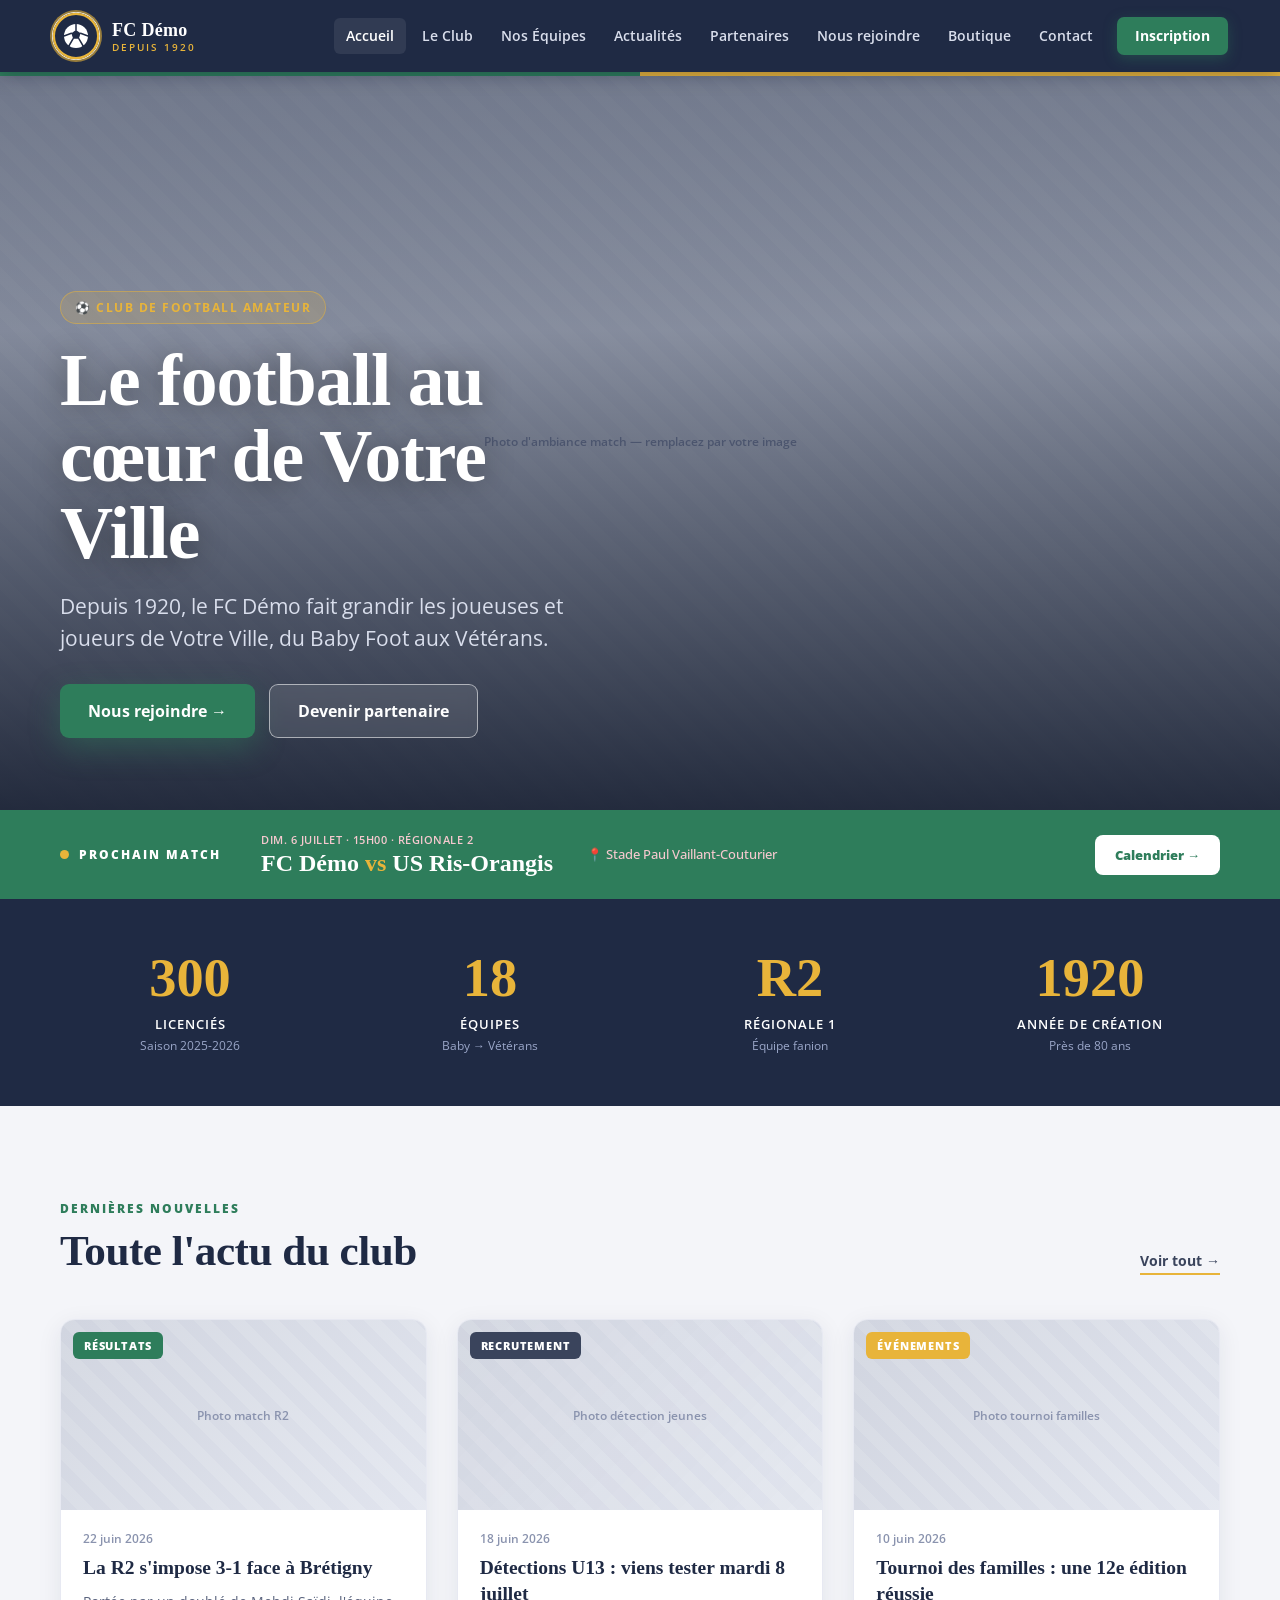
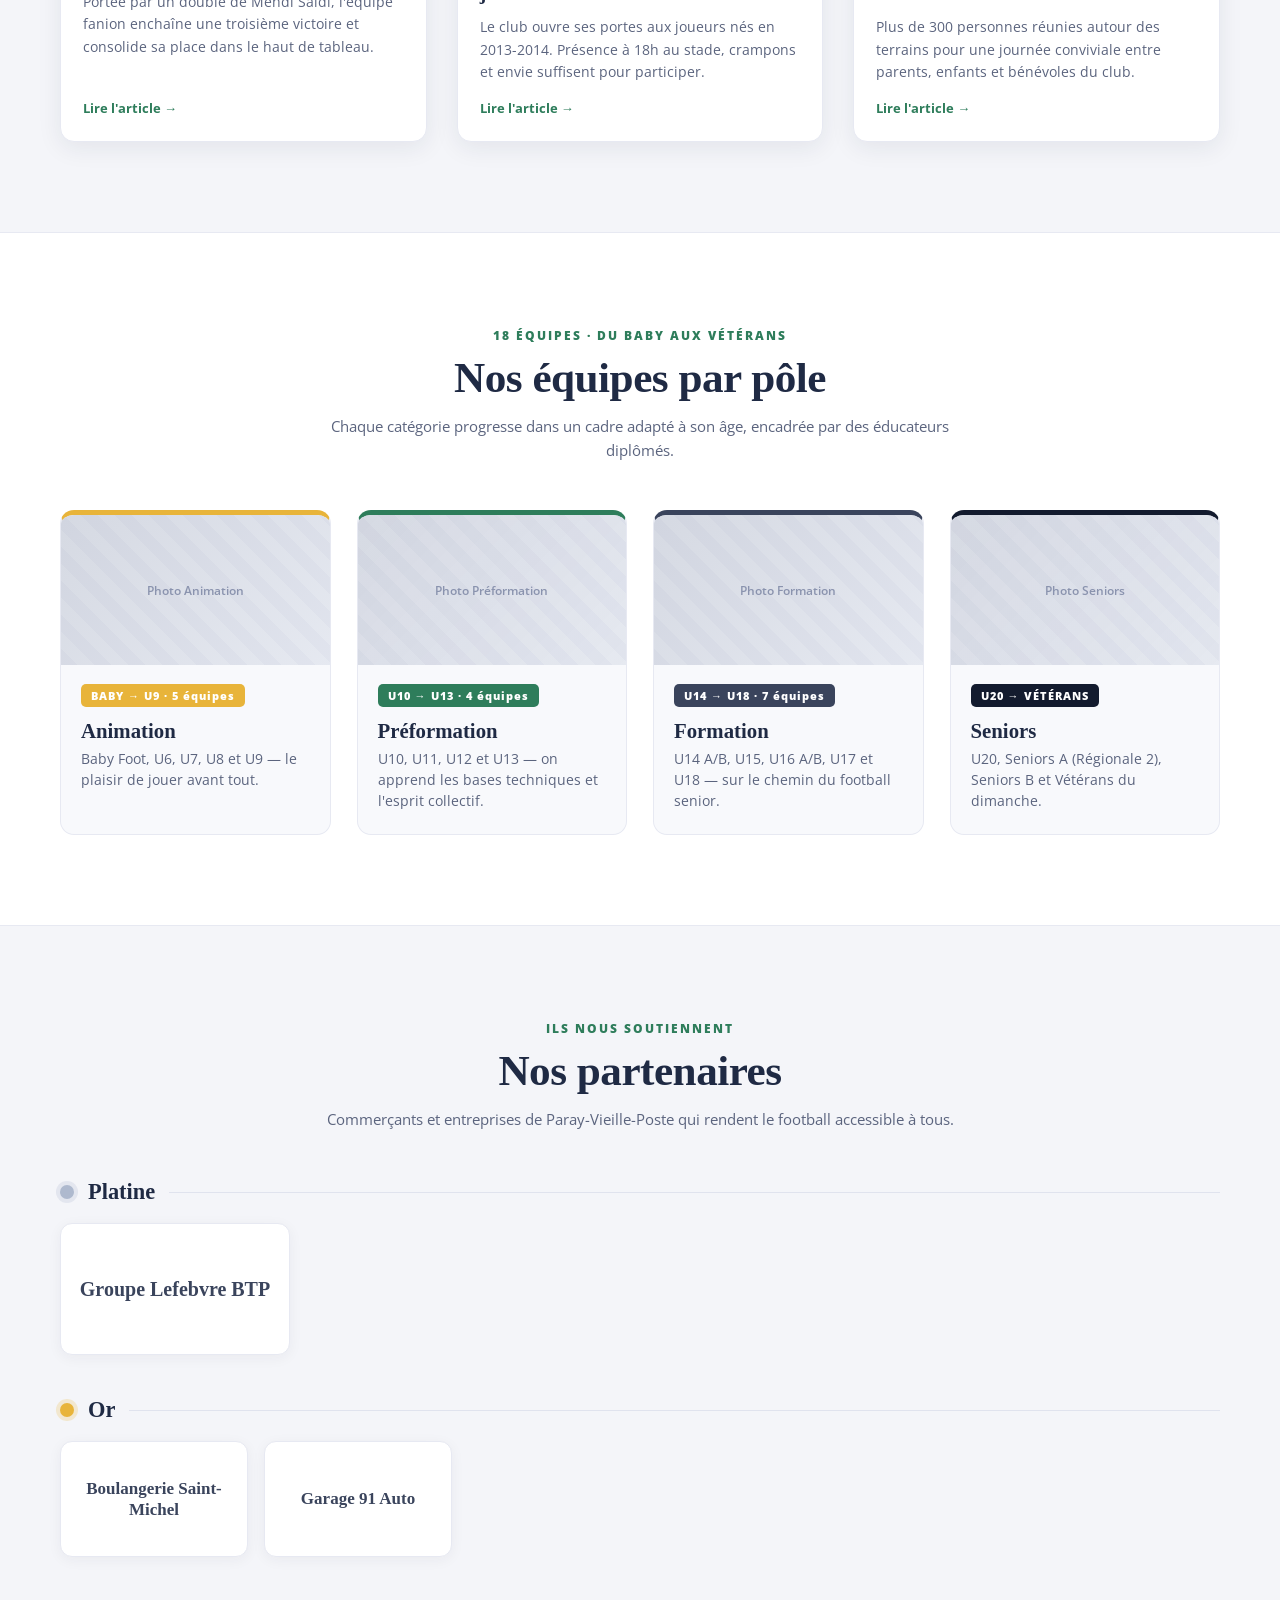
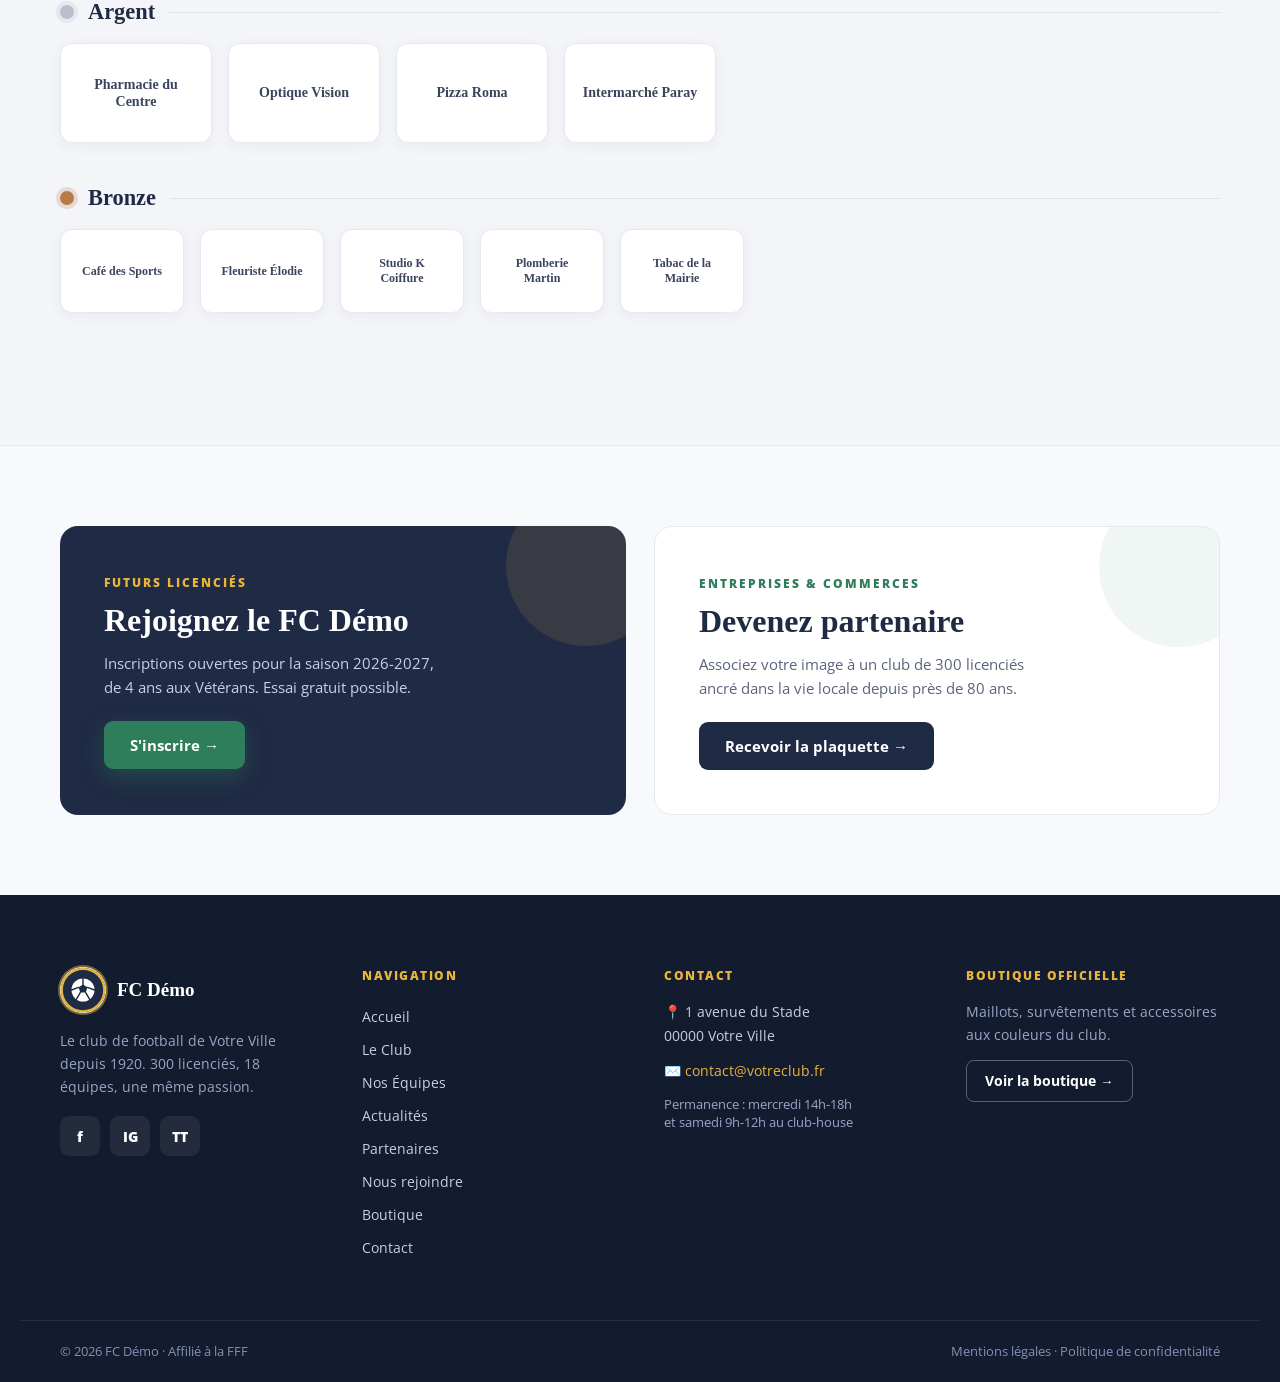
==== index.html @ fab0a229 "Template site club de foot — version initiale (générique + page vitrine demo.html)" ====
<!DOCTYPE html>
<html lang="fr">
<head>
  <meta charset="utf-8">
  <meta name="viewport" content="width=device-width, initial-scale=1">
  <title>Paray FC — Le football au cœur de Paray</title>
  <meta name="description" content="Depuis 1947, le Paray Football Club fait grandir les joueuses et joueurs de Paray-Vieille-Poste, du Baby Foot aux Vétérans. 524 licenciés, 31 équipes.">

  <link rel="preconnect" href="https://fonts.googleapis.com">
  <link rel="preconnect" href="https://fonts.gstatic.com" crossorigin>
  <link href="https://fonts.googleapis.com/css2?family=Open+Sans:ital,wght@0,400;0,500;0,600;0,700;0,800;1,400&display=swap" rel="stylesheet">
  <link rel="stylesheet" href="css/style.css">
</head>
<body>

  <!-- ============ NAVIGATION ============ -->
  <header class="site-header">
    <nav class="nav">
      <a href="index.html#accueil" class="nav__logo">
        <img src="images/logo.svg" data-config-src="logoUrl" alt="Logo du club" class="logo-img">
        <span class="logo-text">
          <span class="logo-name" data-config="clubName">Paray FC</span>
          <span class="logo-since" data-config="since">DEPUIS 1947</span>
        </span>
      </a>

      <!-- Liens desktop -->
      <div class="nav__links">
        <a href="index.html#accueil" class="nav__link is-active">Accueil</a>
        <a href="club.html" class="nav__link">Le Club</a>
        <a href="equipes.html" class="nav__link">Nos Équipes</a>
        <a href="actualites.html" class="nav__link">Actualités</a>
        <a href="partenaires.html" class="nav__link">Partenaires</a>
        <a href="rejoindre.html" class="nav__link">Nous rejoindre</a>
        <a href="boutique.html" class="nav__link">Boutique</a>
        <a href="contact.html" class="nav__link">Contact</a>
        <a href="rejoindre.html" class="nav__cta">Inscription</a>
      </div>

      <!-- Bouton hamburger mobile -->
      <button class="nav__burger" data-burger aria-label="Menu" aria-expanded="false" aria-controls="mobile-menu">
        <span>
          <span></span><span></span><span></span>
        </span>
      </button>
    </nav>

    <!-- Menu mobile déroulant -->
    <div class="mobile-menu" id="mobile-menu" data-mobile-menu>
      <a href="index.html#accueil" class="mobile-menu__link">Accueil</a>
      <a href="club.html" class="mobile-menu__link">Le Club</a>
      <a href="equipes.html" class="mobile-menu__link">Nos Équipes</a>
      <a href="actualites.html" class="mobile-menu__link">Actualités</a>
      <a href="partenaires.html" class="mobile-menu__link">Partenaires</a>
      <a href="rejoindre.html" class="mobile-menu__link">Nous rejoindre</a>
      <a href="boutique.html" class="mobile-menu__link">Boutique</a>
      <a href="contact.html" class="mobile-menu__link">Contact</a>
      <a href="rejoindre.html" class="mobile-menu__cta">S'inscrire au club</a>
    </div>
  </header>

  <!-- ============ HERO ============ -->
  <section id="accueil" class="hero">
    <div class="img-placeholder">Photo d'ambiance match — remplacez par votre image</div>
    <div class="hero__overlay"></div>
    <div class="hero__stripe"></div>

    <div class="hero__content">
      <span class="badge">⚽ CLUB DE FOOTBALL AMATEUR</span>
      <h1 class="hero__title">Le football au cœur de <span data-config="city">Votre Ville</span></h1>
      <p class="hero__text">Depuis <span data-config="foundedYear">1920</span>, le <span data-config="clubName">FC Démo</span> fait grandir les joueuses et joueurs de <span data-config="city">Votre Ville</span>, du Baby Foot aux Vétérans.</p>
      <div class="hero__actions">
        <a href="rejoindre.html" class="btn btn--primary">Nous rejoindre →</a>
        <a href="partenaires.html" class="btn btn--ghost">Devenir partenaire</a>
      </div>
    </div>
  </section>

  <!-- ============ BANDEAU PROCHAIN MATCH ============ -->
  <section class="match-banner">
    <div class="match-banner__inner">
      <div class="match-label">
        <span class="pulse-dot"></span>
        <span>PROCHAIN MATCH</span>
      </div>
      <div class="match-info">
        <div>
          <div class="match-meta">DIM. 6 JUILLET · 15H00 · RÉGIONALE 2</div>
          <div class="match-teams"><span data-config="clubName">Paray FC</span> <span class="vs">vs</span> US Ris-Orangis</div>
        </div>
        <span class="match-place">📍 Stade Paul Vaillant-Couturier</span>
      </div>
      <a href="actualites.html" class="match-cta">Calendrier →</a>
    </div>
  </section>

  <!-- ============ STATISTIQUES ============ -->
  <section class="stats">
    <div class="stats__grid">
      <div class="stat">
        <span class="stat__value" data-config="memberCount">524</span>
        <span class="stat__label">Licenciés</span>
        <span class="stat__sub">Saison 2025-2026</span>
      </div>
      <div class="stat">
        <span class="stat__value" data-config="teamCount">31</span>
        <span class="stat__label">Équipes</span>
        <span class="stat__sub">Baby → Vétérans</span>
      </div>
      <div class="stat">
        <span class="stat__value">R2</span>
        <span class="stat__label" data-config="flagshipTeam.level">Régionale 2</span>
        <span class="stat__sub">Équipe fanion</span>
      </div>
      <div class="stat">
        <span class="stat__value" data-config="foundedYear">1947</span>
        <span class="stat__label">Année de création</span>
        <span class="stat__sub">Près de 80 ans</span>
      </div>
    </div>
  </section>

  <!-- ============ ACTUALITÉS ============ -->
  <section id="actus" class="section">
    <div class="section-head">
      <div>
        <span class="eyebrow">DERNIÈRES NOUVELLES</span>
        <h2 class="section-title">Toute l'actu du club</h2>
      </div>
      <a href="actualites.html" class="link-more">Voir tout →</a>
    </div>

    <div class="news-grid">
      <!-- Article 1 -->
      <a href="actualites.html" class="news-card">
        <div class="news-card__media">
          <div class="img-placeholder">Photo match R2</div>
          <span class="news-card__cat" style="background:var(--secondary);">RÉSULTATS</span>
        </div>
        <div class="news-card__body">
          <span class="news-card__date">22 juin 2026</span>
          <h3 class="news-card__title">La R2 s'impose 3-1 face à Brétigny</h3>
          <p class="news-card__excerpt">Portée par un doublé de Mehdi Saïdi, l'équipe fanion enchaîne une troisième victoire et consolide sa place dans le haut de tableau.</p>
          <span class="news-card__more">Lire l'article →</span>
        </div>
      </a>
      <!-- Article 2 -->
      <a href="actualites.html" class="news-card">
        <div class="news-card__media">
          <div class="img-placeholder">Photo détection jeunes</div>
          <span class="news-card__cat" style="background:var(--navy-text);">RECRUTEMENT</span>
        </div>
        <div class="news-card__body">
          <span class="news-card__date">18 juin 2026</span>
          <h3 class="news-card__title">Détections U13 : viens tester mardi 8 juillet</h3>
          <p class="news-card__excerpt">Le club ouvre ses portes aux joueurs nés en 2013-2014. Présence à 18h au stade, crampons et envie suffisent pour participer.</p>
          <span class="news-card__more">Lire l'article →</span>
        </div>
      </a>
      <!-- Article 3 -->
      <a href="actualites.html" class="news-card">
        <div class="news-card__media">
          <div class="img-placeholder">Photo tournoi familles</div>
          <span class="news-card__cat" style="background:var(--accent);">ÉVÉNEMENTS</span>
        </div>
        <div class="news-card__body">
          <span class="news-card__date">10 juin 2026</span>
          <h3 class="news-card__title">Tournoi des familles : une 12e édition réussie</h3>
          <p class="news-card__excerpt">Plus de 300 personnes réunies autour des terrains pour une journée conviviale entre parents, enfants et bénévoles du club.</p>
          <span class="news-card__more">Lire l'article →</span>
        </div>
      </a>
    </div>
  </section>

  <!-- ============ ÉQUIPES PAR PÔLE ============ -->
  <section id="equipes" class="section--band">
    <div class="section">
      <div class="section-center">
        <span class="eyebrow"><span data-config="teamCount">31</span> ÉQUIPES · DU BABY AUX VÉTÉRANS</span>
        <h2 class="section-title">Nos équipes par pôle</h2>
        <p>Chaque catégorie progresse dans un cadre adapté à son âge, encadrée par des éducateurs diplômés.</p>
      </div>

      <div class="poles-grid">
        <!-- Pôle Animation -->
        <a href="equipes.html#pole-animation" class="pole-card" style="border-top-color:var(--accent);">
          <div class="pole-card__media"><div class="img-placeholder">Photo Animation</div></div>
          <div class="pole-card__body">
            <span class="pole-range" style="background:var(--accent);">BABY → U9 · 5 équipes</span>
            <h3 class="pole-name">Animation</h3>
            <p class="pole-teams">Baby Foot, U6, U7, U8 et U9 — le plaisir de jouer avant tout.</p>
          </div>
        </a>
        <!-- Pôle Préformation -->
        <a href="equipes.html#pole-preformation" class="pole-card" style="border-top-color:var(--secondary);">
          <div class="pole-card__media"><div class="img-placeholder">Photo Préformation</div></div>
          <div class="pole-card__body">
            <span class="pole-range" style="background:var(--secondary);">U10 → U13 · 4 équipes</span>
            <h3 class="pole-name">Préformation</h3>
            <p class="pole-teams">U10, U11, U12 et U13 — on apprend les bases techniques et l'esprit collectif.</p>
          </div>
        </a>
        <!-- Pôle Formation -->
        <a href="equipes.html#pole-formation" class="pole-card" style="border-top-color:var(--navy-text);">
          <div class="pole-card__media"><div class="img-placeholder">Photo Formation</div></div>
          <div class="pole-card__body">
            <span class="pole-range" style="background:var(--navy-text);">U14 → U18 · 7 équipes</span>
            <h3 class="pole-name">Formation</h3>
            <p class="pole-teams">U14 A/B, U15, U16 A/B, U17 et U18 — sur le chemin du football senior.</p>
          </div>
        </a>
        <!-- Pôle Seniors -->
        <a href="equipes.html#pole-seniors" class="pole-card" style="border-top-color:var(--navy-dark);">
          <div class="pole-card__media"><div class="img-placeholder">Photo Seniors</div></div>
          <div class="pole-card__body">
            <span class="pole-range" style="background:var(--navy-dark);">U20 → VÉTÉRANS</span>
            <h3 class="pole-name">Seniors</h3>
            <p class="pole-teams">U20, Seniors A (Régionale 2), Seniors B et Vétérans du dimanche.</p>
          </div>
        </a>
      </div>
    </div>
  </section>

  <!-- ============ PARTENAIRES ============ -->
  <section id="partenaires" class="section">
    <div class="section-center">
      <span class="eyebrow">ILS NOUS SOUTIENNENT</span>
      <h2 class="section-title">Nos partenaires</h2>
      <p>Commerçants et entreprises de Paray-Vieille-Poste qui rendent le football accessible à tous.</p>
    </div>

    <!-- Platine -->
    <div class="tier">
      <div class="tier__head">
        <span class="tier__chip" style="background:#AEB9CE;box-shadow:0 0 0 4px rgba(174,185,206,.25);"></span>
        <span class="tier__name">Platine</span>
        <span class="tier__line"></span>
      </div>
      <div class="tier__logos">
        <div class="partner-logo" style="width:230px;height:132px;"><span style="font-size:20px;">Groupe Lefebvre BTP</span></div>
      </div>
    </div>

    <!-- Or -->
    <div class="tier">
      <div class="tier__head">
        <span class="tier__chip" style="background:var(--accent);box-shadow:0 0 0 4px rgb(from var(--accent) r g b / .22);"></span>
        <span class="tier__name">Or</span>
        <span class="tier__line"></span>
      </div>
      <div class="tier__logos">
        <div class="partner-logo" style="width:188px;height:116px;"><span style="font-size:17px;">Boulangerie Saint-Michel</span></div>
        <div class="partner-logo" style="width:188px;height:116px;"><span style="font-size:17px;">Garage 91 Auto</span></div>
      </div>
    </div>

    <!-- Argent -->
    <div class="tier">
      <div class="tier__head">
        <span class="tier__chip" style="background:#B9C0CB;box-shadow:0 0 0 4px rgba(185,192,203,.25);"></span>
        <span class="tier__name">Argent</span>
        <span class="tier__line"></span>
      </div>
      <div class="tier__logos">
        <div class="partner-logo" style="width:152px;height:100px;"><span style="font-size:14px;">Pharmacie du Centre</span></div>
        <div class="partner-logo" style="width:152px;height:100px;"><span style="font-size:14px;">Optique Vision</span></div>
        <div class="partner-logo" style="width:152px;height:100px;"><span style="font-size:14px;">Pizza Roma</span></div>
        <div class="partner-logo" style="width:152px;height:100px;"><span style="font-size:14px;">Intermarché Paray</span></div>
      </div>
    </div>

    <!-- Bronze -->
    <div class="tier">
      <div class="tier__head">
        <span class="tier__chip" style="background:#B97A4A;box-shadow:0 0 0 4px rgba(185,122,74,.22);"></span>
        <span class="tier__name">Bronze</span>
        <span class="tier__line"></span>
      </div>
      <div class="tier__logos">
        <div class="partner-logo" style="width:124px;height:84px;"><span style="font-size:12px;">Café des Sports</span></div>
        <div class="partner-logo" style="width:124px;height:84px;"><span style="font-size:12px;">Fleuriste Élodie</span></div>
        <div class="partner-logo" style="width:124px;height:84px;"><span style="font-size:12px;">Studio K Coiffure</span></div>
        <div class="partner-logo" style="width:124px;height:84px;"><span style="font-size:12px;">Plomberie Martin</span></div>
        <div class="partner-logo" style="width:124px;height:84px;"><span style="font-size:12px;">Tabac de la Mairie</span></div>
      </div>
    </div>
  </section>

  <!-- ============ DOUBLE CALL-TO-ACTION ============ -->
  <section class="cta-section">
    <div class="cta-grid">
      <!-- CTA Rejoindre -->
      <div id="rejoindre" class="cta-card cta-card--join">
        <div class="cta-card__deco cta-card__deco--gold"></div>
        <span class="eyebrow eyebrow--gold">FUTURS LICENCIÉS</span>
        <h3>Rejoignez le <span data-config="clubName">Paray FC</span></h3>
        <p>Inscriptions ouvertes pour la saison 2026-2027, de 4 ans aux Vétérans. Essai gratuit possible.</p>
        <a href="rejoindre.html" class="cta-card__btn cta-card__btn--red">S'inscrire →</a>
      </div>
      <!-- CTA Partenaire -->
      <div class="cta-card cta-card--partner">
        <div class="cta-card__deco cta-card__deco--red"></div>
        <span class="eyebrow">ENTREPRISES & COMMERCES</span>
        <h3>Devenez partenaire</h3>
        <p>Associez votre image à un club de <span data-config="memberCount">524</span> licenciés ancré dans la vie locale depuis près de 80 ans.</p>
        <a href="partenaires.html" class="cta-card__btn cta-card__btn--navy">Recevoir la plaquette →</a>
      </div>
    </div>
  </section>

  <!-- ============ FOOTER ============ -->
  <footer id="contact" class="site-footer">
    <div class="footer-grid">
      <!-- Colonne club -->
      <div class="footer-club">
        <div class="footer-club__top">
          <img src="images/logo.svg" data-config-src="logoUrl" alt="Logo du club" class="footer-club__logo">
          <span class="footer-club__name" data-config="clubName">Paray FC</span>
        </div>
        <p class="footer-club__text" data-config="aboutText">Le club de football de Paray-Vieille-Poste depuis 1947. 524 licenciés, 31 équipes, une même passion.</p>
        <div class="social">
          <a href="#" data-config-href="social.facebook" aria-label="Facebook" class="social__link">f</a>
          <a href="#" data-config-href="social.instagram" aria-label="Instagram" class="social__link">IG</a>
          <a href="#" data-config-href="social.tiktok" aria-label="TikTok" class="social__link">TT</a>
        </div>
      </div>
      <!-- Liens rapides -->
      <div class="footer-col">
        <h4 class="footer-col__title">Navigation</h4>
        <a href="index.html#accueil" class="footer-link">Accueil</a>
        <a href="club.html" class="footer-link">Le Club</a>
        <a href="equipes.html" class="footer-link">Nos Équipes</a>
        <a href="actualites.html" class="footer-link">Actualités</a>
        <a href="partenaires.html" class="footer-link">Partenaires</a>
        <a href="rejoindre.html" class="footer-link">Nous rejoindre</a>
        <a href="boutique.html" class="footer-link">Boutique</a>
        <a href="contact.html" class="footer-link">Contact</a>
      </div>
      <!-- Contact -->
      <div class="footer-col">
        <h4 class="footer-col__title">Contact</h4>
        <p class="footer-contact">📍 <span data-config-html="addressHtml">1 rue de Kruft<br>91550 Paray-Vieille-Poste</span></p>
        <p class="footer-contact" data-config-show="phone" hidden>📞 <a data-config="phone" data-config-href="telHref" href="#"></a></p>
        <p class="footer-contact" style="margin-top:12px;">✉️ <a href="mailto:parayfootball@gmail.com" data-config="email" data-config-href="emailHref">parayfootball@gmail.com</a></p>
        <p class="footer-contact--muted">Permanence : mercredi 14h-18h<br>et samedi 9h-12h au club-house</p>
      </div>
      <!-- Boutique -->
      <div class="footer-col footer-shop">
        <h4 class="footer-col__title">Boutique officielle</h4>
        <p>Maillots, survêtements et accessoires aux couleurs du club.</p>
        <a href="boutique.html" data-config-href="shopUrl" class="footer-shop__btn">Voir la boutique →</a>
      </div>
    </div>
    <!-- Bas de footer -->
    <div class="footer-bottom">
      <span>© 2026 <span data-config="clubName">Paray Football Club</span> · Affilié à la FFF</span>
      <span>Mentions légales · Politique de confidentialité</span>
    </div>
  </footer>

  <script src="js/config.js"></script>
  <script src="js/main.js"></script>
</body>
</html>
---- css/style.css ----
/* ===================================================================
   PARAY FC — Feuille de styles globale
   Couleurs club : navy #13224F · rouge #C0192C · or #F2B705
   =================================================================== */

:root {
  /* Couleurs pilotées par js/config.js (CONFIG.colors).
     Modifiez-les dans config.js, pas ici. */
  --primary:     #13224F;
  --secondary:   #C0192C;
  --accent:      #F2B705;

  --navy:        var(--primary);
  /* Nuances dérivées du primary : suivent automatiquement la couleur du club */
  --navy-dark:   color-mix(in oklab, var(--primary), #000 22%);
  --navy-text:   color-mix(in oklab, var(--primary), #fff 14%);
  --bg:          #F4F5F9;
  --red:         var(--secondary);
  --gold:        var(--accent);
  --white:       #ffffff;
  --grey-text:   #5B647E;
  --grey-soft:   #9AA6C8;
  --border:      #E7E9F2;
  --maxw:        1240px;
}

/* ---------- Reset ---------- */
* { box-sizing: border-box; margin: 0; padding: 0; }
html { scroll-behavior: smooth; }
body {
  font-family: 'Open Sans', -apple-system, BlinkMacSystemFont, 'Segoe UI', sans-serif;
  background: var(--bg);
  color: var(--navy-text);
  -webkit-font-smoothing: antialiased;
  overflow-x: hidden;
}
a { text-decoration: none; color: inherit; }
img { display: block; max-width: 100%; }
::selection { background: var(--gold); color: var(--navy-text); }

@keyframes pvfc-pulse { 0%,100%{ opacity:1; } 50%{ opacity:.45; } }

/* ---------- Utilitaires ---------- */
.container { max-width: var(--maxw); margin: 0 auto; }
.serif { font-family: Cambria, Georgia, serif; }

.eyebrow {
  font-size: 12px; font-weight: 800; letter-spacing: 2px; color: var(--red);
  text-transform: uppercase;
}
.section-title {
  font-family: Cambria, Georgia, serif; font-weight: 700;
  font-size: clamp(1.8rem, 4.5vw, 2.7rem); color: var(--navy);
  margin-top: 8px; letter-spacing: -.5px;
}

/* Emplacements d'images (remplacent les anciens <image-slot>) */
.img-placeholder {
  position: absolute; inset: 0; width: 100%; height: 100%;
  background:
    linear-gradient(135deg, rgb(from var(--primary) r g b / .12), rgb(from var(--primary) r g b / .04)),
    repeating-linear-gradient(45deg, #e9ecf5 0 12px, #eef1f8 12px 24px);
  display: flex; align-items: center; justify-content: center; text-align: center;
  color: #8A93AE; font-size: 12px; font-weight: 600; padding: 12px;
}
.img-placeholder img { width: 100%; height: 100%; object-fit: cover; }

/* ===================================================================
   BOUTONS
   =================================================================== */
.btn {
  display: inline-flex; align-items: center; gap: 9px;
  font-size: 16px; font-weight: 700; padding: 15px 28px;
  border-radius: 9px; border: none; cursor: pointer; transition: all .15s;
}
.btn--primary { background: var(--red); color: var(--white); box-shadow: 0 10px 30px rgb(from var(--secondary) r g b / .45); }
.btn--primary:hover { transform: translateY(-2px); }
.btn--ghost {
  background: rgba(255,255,255,.1); backdrop-filter: blur(4px);
  border: 1.5px solid rgba(255,255,255,.55); color: var(--white);
}
.btn--ghost:hover { background: rgba(255,255,255,.2); }
.btn--navy { background: var(--navy); color: var(--white); }

/* ===================================================================
   NAVIGATION
   =================================================================== */
.site-header {
  position: sticky; top: 0; z-index: 100;
  background: var(--navy); box-shadow: 0 2px 18px rgba(8,15,40,.35);
}
.nav {
  max-width: var(--maxw); margin: 0 auto;
  display: flex; align-items: center; justify-content: space-between;
  padding: 0 clamp(16px, 4vw, 32px); height: 72px;
}
.nav__logo { display: flex; align-items: center; gap: 12px; }
.logo-img {
  width: 48px; height: 48px; border-radius: 50%; flex: none;
  background: var(--white); object-fit: cover;
  box-shadow: 0 0 0 2px rgb(from var(--accent) r g b / .6);
}
.logo-text { display: flex; flex-direction: column; line-height: 1; flex: none; }
.logo-name {
  font-family: Cambria, Georgia, serif; font-weight: 700; font-size: 18px;
  color: var(--white); letter-spacing: .3px; white-space: nowrap;
}
.logo-since {
  font-size: 10px; color: var(--gold); font-weight: 600; letter-spacing: 2px;
  margin-top: 3px; white-space: nowrap;
}

.nav__links { display: flex; align-items: center; gap: 4px; }
.nav__link {
  font-size: 13.5px; font-weight: 600; color: #D9DEEC;
  padding: 9px 12px; border-radius: 6px; transition: all .15s;
}
.nav__link:hover, .nav__link.is-active { color: var(--white); background: rgba(255,255,255,.08); }
.nav__cta {
  margin-left: 8px; background: var(--red); color: var(--white);
  font-size: 13.5px; font-weight: 700; padding: 10px 18px; border-radius: 7px;
  box-shadow: 0 4px 14px rgb(from var(--secondary) r g b / .35); transition: background .15s;
}
.nav__cta:hover { background: #a81423; }

/* Bouton hamburger */
.nav__burger {
  background: none; border: none; cursor: pointer;
  width: 42px; height: 42px; display: none; place-items: center;
}
.nav__burger span { display: flex; flex-direction: column; gap: 5px; }
.nav__burger span span {
  display: block; width: 24px; height: 2.5px; background: var(--white); border-radius: 2px;
}

/* Menu mobile déroulant */
.mobile-menu {
  background: var(--navy-dark); border-top: 1px solid rgba(255,255,255,.08);
  padding: 8px 16px 18px; display: none;
}
.mobile-menu.is-open { display: block; }
.mobile-menu__link {
  display: block; font-size: 15px; font-weight: 600; color: #E4E8F2;
  padding: 13px 8px; border-bottom: 1px solid rgba(255,255,255,.06);
}
.mobile-menu__cta {
  display: block; text-align: center; margin-top: 14px;
  background: var(--red); color: var(--white); font-size: 15px; font-weight: 700;
  padding: 14px; border-radius: 8px;
}

/* Bascule responsive */
@media (max-width: 767px) {
  .nav__links { display: none; }
  .nav__burger { display: grid; }
}

/* ===================================================================
   HERO
   =================================================================== */
.hero {
  position: relative; min-height: clamp(520px, 82vh, 760px);
  display: flex; align-items: flex-end; overflow: hidden;
}
.hero__overlay {
  position: absolute; inset: 0;
  background: linear-gradient(180deg, rgb(from var(--primary) r g b / .55) 0%, rgb(from var(--primary) r g b / .45) 35%, rgb(from var(--navy-dark) r g b / .92) 100%);
}
.hero__stripe {
  position: absolute; top: 0; left: 0; right: 0; height: 4px; z-index: 2;
  background: linear-gradient(90deg, var(--red) 0%, var(--red) 50%, var(--gold) 50%, var(--gold) 100%);
}
.hero__content {
  position: relative; z-index: 3; width: 100%; max-width: var(--maxw);
  margin: 0 auto; padding: 0 clamp(20px, 5vw, 40px) clamp(40px, 7vw, 72px);
}
.badge {
  display: inline-flex; align-items: center; gap: 8px;
  background: rgb(from var(--accent) r g b / .16); border: 1px solid rgb(from var(--accent) r g b / .5);
  color: var(--gold); font-size: 12px; font-weight: 700; letter-spacing: 1.5px;
  padding: 7px 14px; border-radius: 30px;
}
.hero__title {
  font-family: Cambria, Georgia, serif; font-weight: 700; color: var(--white);
  font-size: clamp(2.3rem, 6.5vw, 4.6rem); line-height: 1.04; letter-spacing: -1px;
  margin: 18px 0 0; max-width: 14ch; text-shadow: 0 2px 30px rgba(0,0,0,.4);
}
.hero__text {
  color: #D9DEEC; font-size: clamp(1rem, 2.2vw, 1.3rem); font-weight: 400;
  line-height: 1.55; margin: 18px 0 0; max-width: 48ch;
}
.hero__actions { display: flex; flex-wrap: wrap; gap: 14px; margin-top: 30px; }

/* ===================================================================
   BANDEAU PROCHAIN MATCH
   =================================================================== */
.match-banner { background: var(--red); color: var(--white); }
.match-banner__inner {
  max-width: var(--maxw); margin: 0 auto;
  padding: clamp(16px, 3vw, 22px) clamp(20px, 5vw, 40px);
  display: flex; flex-wrap: wrap; align-items: center; gap: clamp(14px, 4vw, 40px);
}
.match-label { display: flex; align-items: center; gap: 10px; flex: none; font-weight: 800; font-size: 12px; letter-spacing: 2px; }
.pulse-dot { width: 9px; height: 9px; border-radius: 50%; background: var(--gold); animation: pvfc-pulse 1.6s ease-in-out infinite; }
.match-info { display: flex; flex-wrap: wrap; align-items: center; gap: clamp(12px, 3vw, 34px); flex: 1; min-width: 220px; }
.match-meta { font-size: 11px; font-weight: 600; color: #F6C9CF; letter-spacing: .5px; }
.match-teams { font-family: Cambria, Georgia, serif; font-size: clamp(1.05rem, 2.6vw, 1.5rem); font-weight: 700; margin-top: 3px; }
.match-teams .vs { color: var(--gold); }
.match-place { font-size: 12.5px; font-weight: 500; color: #F6C9CF; display: flex; align-items: center; gap: 6px; }
.match-cta {
  flex: none; background: var(--white); color: var(--red);
  font-size: 13px; font-weight: 800; padding: 11px 20px; border-radius: 8px; transition: transform .15s;
}
.match-cta:hover { transform: translateY(-2px); }

/* ===================================================================
   STATISTIQUES
   =================================================================== */
.stats { background: var(--navy); }
.stats__grid {
  max-width: var(--maxw); margin: 0 auto;
  padding: clamp(32px, 5vw, 52px) clamp(20px, 5vw, 40px);
  display: grid; grid-template-columns: repeat(auto-fit, minmax(150px, 1fr));
  gap: clamp(20px, 4vw, 40px); text-align: center;
}
.stat { display: flex; flex-direction: column; align-items: center; }
.stat__value { font-family: Cambria, Georgia, serif; font-weight: 700; font-size: clamp(2.4rem, 5.5vw, 3.4rem); color: var(--gold); line-height: 1; }
.stat__label { font-size: 13px; font-weight: 600; color: var(--white); margin-top: 10px; text-transform: uppercase; letter-spacing: 1px; }
.stat__sub { font-size: 12px; color: var(--grey-soft); margin-top: 4px; }

/* ===================================================================
   SECTIONS GÉNÉRIQUES
   =================================================================== */
.section { max-width: var(--maxw); margin: 0 auto; padding: clamp(56px, 8vw, 90px) clamp(20px, 5vw, 40px); }
.section--band { background: var(--white); border-top: 1px solid var(--border); border-bottom: 1px solid var(--border); }
.section-head {
  display: flex; flex-wrap: wrap; align-items: flex-end; justify-content: space-between;
  gap: 16px; margin-bottom: clamp(28px, 4vw, 44px);
}
.section-center { text-align: center; max-width: 640px; margin: 0 auto clamp(32px, 4vw, 48px); }
.section-center p { font-size: 15px; color: var(--grey-text); line-height: 1.6; margin-top: 12px; }
.link-more { font-size: 14px; font-weight: 700; color: var(--navy-text); border-bottom: 2px solid var(--gold); padding-bottom: 3px; }

/* ---------- Actualités ---------- */
.news-grid { display: grid; grid-template-columns: repeat(auto-fit, minmax(290px, 1fr)); gap: clamp(20px, 3vw, 30px); }
.news-card {
  display: flex; flex-direction: column; background: var(--white);
  border-radius: 14px; overflow: hidden; box-shadow: 0 6px 24px rgb(from var(--primary) r g b / .08);
  border: 1px solid var(--border); transition: transform .18s, box-shadow .18s;
}
.news-card:hover { transform: translateY(-5px); box-shadow: 0 16px 40px rgb(from var(--primary) r g b / .16); }
.news-card__media { position: relative; height: 190px; }
.news-card__cat {
  position: absolute; top: 12px; left: 12px; z-index: 2; color: var(--white);
  font-size: 11px; font-weight: 800; letter-spacing: .8px; padding: 6px 11px; border-radius: 6px;
}
.news-card__body { padding: 20px 22px 24px; display: flex; flex-direction: column; flex: 1; }
.news-card__date { font-size: 12px; font-weight: 600; color: #8A93AE; }
.news-card__title { font-family: Cambria, Georgia, serif; font-weight: 700; font-size: 1.22rem; color: var(--navy); line-height: 1.3; margin: 8px 0 0; }
.news-card__excerpt { font-size: 14px; color: var(--grey-text); line-height: 1.6; margin-top: 10px; flex: 1; }
.news-card__more { font-size: 13px; font-weight: 700; color: var(--red); margin-top: 16px; }

/* ---------- Équipes par pôle ---------- */
.poles-grid { display: grid; grid-template-columns: repeat(auto-fit, minmax(240px, 1fr)); gap: clamp(18px, 3vw, 26px); }
.pole-card {
  display: flex; flex-direction: column; background: #F8F9FC;
  border-radius: 14px; overflow: hidden; border: 1px solid var(--border);
  border-top: 5px solid var(--navy); transition: transform .18s, box-shadow .18s;
}
.pole-card:hover { transform: translateY(-5px); box-shadow: 0 16px 40px rgb(from var(--primary) r g b / .12); }
.pole-card__media { position: relative; height: 150px; }
.pole-card__body { padding: 18px 20px 22px; }
.pole-range { display: inline-block; font-size: 11px; font-weight: 800; letter-spacing: 1px; color: var(--white); padding: 4px 10px; border-radius: 5px; }
.pole-name { font-family: Cambria, Georgia, serif; font-weight: 700; font-size: 1.3rem; color: var(--navy); margin-top: 12px; }
.pole-teams { font-size: 13.5px; color: var(--grey-text); line-height: 1.55; margin-top: 6px; }

/* ---------- Partenaires ---------- */
.tier { margin-bottom: clamp(26px, 4vw, 42px); }
.tier__head { display: flex; align-items: center; gap: 14px; margin-bottom: 18px; }
.tier__chip { width: 14px; height: 14px; border-radius: 50%; flex: none; }
.tier__name { font-family: Cambria, Georgia, serif; font-weight: 700; font-size: clamp(1.1rem, 2.5vw, 1.4rem); color: var(--navy); }
.tier__line { flex: 1; height: 1px; background: #E0E3EE; }
.tier__logos { display: flex; flex-wrap: wrap; gap: 16px; align-items: stretch; }
.partner-logo {
  display: flex; align-items: center; justify-content: center; text-align: center;
  padding: 16px; background: var(--white); border: 1px solid var(--border);
  border-radius: 12px; box-shadow: 0 3px 14px rgb(from var(--primary) r g b / .05);
}
.partner-logo span { font-family: Cambria, Georgia, serif; font-weight: 700; color: var(--navy-text); line-height: 1.25; }

/* ===================================================================
   DOUBLE CALL-TO-ACTION
   =================================================================== */
.cta-section { background: #F8F9FC; border-top: 1px solid var(--border); }
.cta-grid {
  max-width: var(--maxw); margin: 0 auto;
  padding: clamp(48px, 7vw, 80px) clamp(20px, 5vw, 40px);
  display: grid; grid-template-columns: repeat(auto-fit, minmax(300px, 1fr)); gap: clamp(20px, 3vw, 28px);
}
.cta-card { position: relative; overflow: hidden; border-radius: 18px; padding: clamp(30px, 4vw, 44px); }
.cta-card--join { background: var(--navy); color: var(--white); }
.cta-card--partner { background: var(--white); border: 1px solid var(--border); }
.cta-card__deco { position: absolute; top: -40px; right: -40px; width: 160px; height: 160px; border-radius: 50%; }
.cta-card__deco--gold { background: rgb(from var(--accent) r g b / .12); }
.cta-card__deco--red { background: rgb(from var(--secondary) r g b / .07); }
.cta-card h3 { font-family: Cambria, Georgia, serif; font-weight: 700; font-size: clamp(1.5rem, 3.5vw, 2rem); margin-top: 10px; line-height: 1.15; }
.cta-card--partner h3 { color: var(--navy); }
.cta-card p { font-size: 15px; line-height: 1.6; margin-top: 12px; max-width: 38ch; }
.cta-card--join p { color: #C9D0E4; }
.cta-card--partner p { color: var(--grey-text); }
.cta-card .eyebrow--gold { color: var(--gold); }
.cta-card__btn { display: inline-flex; margin-top: 22px; color: var(--white); font-size: 15px; font-weight: 700; padding: 14px 26px; border-radius: 9px; }
.cta-card__btn--red { background: var(--red); box-shadow: 0 8px 24px rgb(from var(--secondary) r g b / .4); }
.cta-card__btn--navy { background: var(--navy); }

/* ===================================================================
   FOOTER
   =================================================================== */
.site-footer { background: var(--navy-dark); color: #C9D0E4; }
.footer-grid {
  max-width: var(--maxw); margin: 0 auto;
  padding: clamp(48px, 6vw, 72px) clamp(20px, 5vw, 40px) 0;
  display: grid; grid-template-columns: repeat(auto-fit, minmax(200px, 1fr)); gap: clamp(28px, 4vw, 48px);
}
.footer-club__top { display: flex; align-items: center; gap: 11px; }
.footer-club__logo { width: 46px; height: 46px; border-radius: 50%; background: var(--white); object-fit: cover; box-shadow: 0 0 0 2px rgb(from var(--accent) r g b / .5); }
.footer-club__name { font-family: Cambria, Georgia, serif; font-weight: 700; font-size: 19px; color: var(--white); }
.footer-club__text { font-size: 14px; line-height: 1.65; margin-top: 16px; max-width: 30ch; color: var(--grey-soft); }
.social { display: flex; gap: 10px; margin-top: 18px; }
.social__link { display: grid; place-items: center; width: 40px; height: 40px; border-radius: 9px; background: rgba(255,255,255,.07); font-weight: 800; font-size: 14px; color: var(--white); transition: background .15s; }
.social__link:hover { background: var(--red); }
.footer-col__title { font-size: 12px; font-weight: 800; letter-spacing: 1.5px; color: var(--gold); text-transform: uppercase; margin-bottom: 16px; }
.footer-link { display: block; font-size: 14px; color: #C9D0E4; padding: 7px 0; transition: color .15s; }
.footer-link:hover { color: var(--white); }
.footer-contact { font-size: 14px; line-height: 1.7; color: #C9D0E4; }
.footer-contact a { color: var(--gold); }
.footer-contact a:hover { text-decoration: underline; }
.footer-contact--muted { font-size: 13px; color: var(--grey-soft); margin-top: 12px; }
.footer-shop p { font-size: 14px; line-height: 1.65; color: var(--grey-soft); }
.footer-shop__btn { display: inline-flex; margin-top: 14px; border: 1.5px solid rgba(255,255,255,.3); color: var(--white); font-size: 13.5px; font-weight: 700; padding: 11px 18px; border-radius: 8px; transition: all .15s; }
.footer-shop__btn:hover { border-color: var(--gold); color: var(--gold); }
.footer-bottom {
  max-width: var(--maxw); margin: clamp(36px, 5vw, 56px) auto 0;
  padding: 22px clamp(20px, 5vw, 40px); border-top: 1px solid rgba(255,255,255,.08);
  display: flex; flex-wrap: wrap; gap: 10px; justify-content: space-between; align-items: center;
}
.footer-bottom span { font-size: 12.5px; color: #8390B5; }

/* ===================================================================
   PAGES INTERNES (gabarit « en construction »)
   =================================================================== */
.page-hero { background: var(--navy); color: var(--white); }
.page-hero__inner {
  max-width: var(--maxw); margin: 0 auto;
  padding: clamp(48px, 8vw, 90px) clamp(20px, 5vw, 40px);
}
.page-hero h1 { font-family: Cambria, Georgia, serif; font-weight: 700; font-size: clamp(2rem, 5vw, 3.2rem); margin-top: 10px; line-height: 1.1; }
.page-hero p { color: #C9D0E4; font-size: clamp(1rem, 2vw, 1.15rem); line-height: 1.6; margin-top: 14px; max-width: 60ch; }
.page-hero .eyebrow { color: var(--gold); }
.page-body { max-width: var(--maxw); margin: 0 auto; padding: clamp(48px, 7vw, 80px) clamp(20px, 5vw, 40px); }
.soon-card {
  background: var(--white); border: 1px solid var(--border); border-radius: 16px;
  padding: clamp(28px, 5vw, 48px); text-align: center; box-shadow: 0 6px 24px rgb(from var(--primary) r g b / .08);
}
.soon-card h2 { font-family: Cambria, Georgia, serif; font-weight: 700; font-size: clamp(1.4rem, 3vw, 2rem); color: var(--navy); }
.soon-card p { font-size: 15px; color: var(--grey-text); line-height: 1.6; margin-top: 12px; max-width: 50ch; margin-left: auto; margin-right: auto; }
.soon-card .btn { margin-top: 24px; }

/* ===================================================================
   PAGES INTERNES — Hero enrichi (filet or + fil d'Ariane)
   =================================================================== */
.page-hero { position: relative; overflow: hidden; }
.page-hero::before {
  content: ""; position: absolute; top: 0; left: 0; right: 0; height: 4px;
  background: linear-gradient(90deg, var(--red) 0%, var(--red) 50%, var(--gold) 50%, var(--gold) 100%);
}
.page-hero::after {
  content: ""; position: absolute; top: -60px; right: -60px;
  width: 240px; height: 240px; border-radius: 50%; background: rgb(from var(--accent) r g b / .08);
}
.page-hero__inner { position: relative; z-index: 2; }
.breadcrumb { font-size: 13px; color: var(--grey-soft); font-weight: 600; }
.breadcrumb a { color: var(--grey-soft); }
.breadcrumb a:hover { color: var(--gold); }
.breadcrumb .sep { opacity: .5; }
.breadcrumb .current { color: #fff; }
.page-hero__anchors { display: flex; flex-wrap: wrap; gap: 10px; margin-top: 26px; }

/* Pastilles d'ancrage (page Équipes) */
.anchor-pill {
  display: inline-flex; align-items: center; gap: 8px;
  background: rgba(255,255,255,.07); border: 1px solid rgba(255,255,255,.14);
  color: #fff; font-size: 13px; font-weight: 700; padding: 9px 16px;
  border-radius: 30px; transition: background .15s;
}
.anchor-pill:hover { background: rgba(255,255,255,.16); }
.anchor-pill .dot { width: 9px; height: 9px; border-radius: 50%; flex: none; }

/* Titre de section centré sur fond foncé */
.section-center--dark .section-title { color: #fff; }
.section-center--dark p { color: #C9D0E4; }
.section-center--dark .eyebrow { color: var(--gold); }

/* ===================================================================
   PAGE LE CLUB
   =================================================================== */
.club-grid { display: grid; grid-template-columns: repeat(auto-fit, minmax(300px, 1fr)); gap: clamp(32px, 5vw, 60px); align-items: start; }
.club-intro p { font-size: 15.5px; color: var(--grey-text); line-height: 1.7; margin-top: 16px; }
.club-photo { position: relative; margin-top: 24px; border-radius: 16px; overflow: hidden; aspect-ratio: 4/3; border: 1px solid var(--border); box-shadow: 0 8px 30px rgb(from var(--primary) r g b / .1); }

.timeline { padding-top: 6px; }
.timeline__item { position: relative; padding-left: 30px; padding-bottom: 26px; border-left: 2px solid #E0E3EE; margin-left: 7px; }
.timeline__dot { position: absolute; left: -9px; top: 1px; width: 16px; height: 16px; border-radius: 50%; border: 3px solid var(--bg); }
.timeline__year { font-family: Cambria, Georgia, serif; font-weight: 700; font-size: 1.35rem; line-height: 1; }
.timeline__title { font-size: 15px; font-weight: 700; color: var(--navy); margin-top: 6px; }
.timeline__text { font-size: 13.5px; color: var(--grey-text); line-height: 1.6; margin-top: 4px; }

.values-grid { display: grid; grid-template-columns: repeat(auto-fit, minmax(230px, 1fr)); gap: clamp(18px, 2.5vw, 26px); }
.value-card { background: #F8F9FC; border: 1px solid var(--border); border-radius: 14px; padding: 26px 24px; }
.value-num { display: grid; place-items: center; width: 46px; height: 46px; border-radius: 12px; font-family: Cambria, Georgia, serif; font-weight: 700; font-size: 20px; }
.value-card h3 { font-family: Cambria, Georgia, serif; font-weight: 700; font-size: 1.25rem; color: var(--navy); margin-top: 16px; }
.value-card p { font-size: 14px; color: var(--grey-text); line-height: 1.6; margin-top: 8px; }

.palmares-grid { display: grid; grid-template-columns: repeat(auto-fit, minmax(290px, 1fr)); gap: clamp(28px, 4vw, 56px); align-items: start; }
.palmares-intro p { font-size: 15.5px; color: var(--grey-text); line-height: 1.7; margin-top: 16px; }
.palmares-stats { display: flex; gap: 14px; margin-top: 24px; }
.palmares-stat { flex: 1; border-radius: 14px; padding: 20px; text-align: center; color: #fff; }
.palmares-stat__num { font-family: Cambria, Georgia, serif; font-weight: 700; font-size: 2rem; display: block; line-height: 1; }
.palmares-stat__label { font-size: 12px; margin-top: 6px; display: block; }
.palmares-list { display: flex; flex-direction: column; gap: 12px; }
.palmares-item { display: flex; align-items: center; gap: 16px; background: #fff; border: 1px solid var(--border); border-radius: 12px; padding: 16px 20px; box-shadow: 0 3px 14px rgb(from var(--primary) r g b / .05); }
.palmares-item__year { font-family: Cambria, Georgia, serif; font-weight: 700; font-size: 1.3rem; color: var(--red); flex: none; width: 64px; }
.palmares-item__sep { width: 1px; height: 34px; background: var(--border); flex: none; }
.palmares-item h3 { font-size: 15px; font-weight: 700; color: var(--navy); line-height: 1.25; }
.palmares-item span { font-size: 12.5px; color: #8A93AE; }

.staff-section { background: var(--navy-dark); color: #fff; }
.staff-grid { display: grid; grid-template-columns: repeat(auto-fit, minmax(220px, 1fr)); gap: clamp(18px, 2.5vw, 26px); }
.staff-card { background: var(--navy); border: 1px solid rgba(255,255,255,.08); border-radius: 16px; overflow: hidden; }
.staff-photo { position: relative; aspect-ratio: 1/1; background: var(--navy-text); }
.staff-card__body { padding: 18px 20px 22px; }
.staff-role { display: inline-block; font-size: 10.5px; font-weight: 800; letter-spacing: 1px; color: var(--navy-dark); background: var(--gold); padding: 4px 10px; border-radius: 5px; }
.staff-name { font-family: Cambria, Georgia, serif; font-weight: 700; font-size: 1.3rem; color: #fff; margin-top: 12px; }
.staff-bio { font-size: 13px; color: var(--grey-soft); line-height: 1.55; margin-top: 6px; }
.staff-note { text-align: center; font-size: 14px; color: var(--grey-soft); margin-top: clamp(28px, 4vw, 40px); }
.staff-note a { color: var(--gold); font-weight: 700; }
.staff-note a:hover { text-decoration: underline; }

/* ===================================================================
   PAGE NOS ÉQUIPES
   =================================================================== */
.pole-block { margin-bottom: clamp(44px, 6vw, 72px); scroll-margin-top: 90px; }
.pole-header { display: flex; flex-wrap: wrap; align-items: center; gap: 14px; padding-bottom: 18px; margin-bottom: 26px; border-bottom: 2px solid var(--border); }
.pole-header__bar { width: 18px; height: 40px; border-radius: 5px; flex: none; }
.pole-header__txt { flex: 1; min-width: 200px; }
.pole-header h2 { font-family: Cambria, Georgia, serif; font-weight: 700; font-size: clamp(1.5rem, 3.5vw, 2.1rem); color: var(--navy); line-height: 1; }
.pole-header__range { font-size: 13.5px; color: var(--grey-text); font-weight: 600; }
.pole-header__count { font-size: 12.5px; font-weight: 800; letter-spacing: .5px; padding: 8px 15px; border-radius: 30px; }

.teams-grid { display: grid; grid-template-columns: repeat(auto-fill, minmax(220px, 1fr)); gap: clamp(16px, 2.4vw, 24px); }
.team-card { display: flex; flex-direction: column; background: #fff; border-radius: 14px; overflow: hidden; box-shadow: 0 5px 20px rgb(from var(--primary) r g b / .07); border: 1px solid var(--border); border-top: 5px solid var(--navy); transition: transform .16s, box-shadow .16s; }
.team-card:hover { transform: translateY(-4px); box-shadow: 0 16px 38px rgb(from var(--primary) r g b / .15); }
.team-card__media { position: relative; aspect-ratio: 4/3; background: #EEF0F6; }
.team-level { position: absolute; bottom: 10px; left: 10px; z-index: 2; background: rgb(from var(--navy-dark) r g b / .82); color: #fff; font-size: 11px; font-weight: 700; letter-spacing: .4px; padding: 5px 10px; border-radius: 6px; backdrop-filter: blur(2px); }
.team-card__body { padding: 16px 18px 20px; display: flex; flex-direction: column; flex: 1; }
.team-name { font-family: Cambria, Georgia, serif; font-weight: 700; font-size: 1.3rem; color: var(--navy); line-height: 1; }
.team-born { font-size: 12.5px; color: #8A93AE; font-weight: 600; margin-top: 5px; }
.team-staff { margin-top: 14px; padding-top: 13px; border-top: 1px solid #EEF0F6; display: flex; flex-direction: column; gap: 11px; }
.team-staff__row { display: flex; align-items: center; gap: 9px; }
.team-staff__initials { display: grid; place-items: center; width: 30px; height: 30px; border-radius: 50%; font-size: 11px; font-weight: 800; flex: none; }
.team-staff__role { display: block; font-size: 10px; font-weight: 700; letter-spacing: 1px; color: #8A93AE; text-transform: uppercase; }
.team-staff__name { display: block; font-size: 13.5px; font-weight: 700; color: var(--navy); }

/* Bandeau CTA arrondi (bas de page Équipes / autres) */
.cta-band { position: relative; overflow: hidden; background: var(--navy); border-radius: 18px; padding: clamp(30px, 5vw, 48px); text-align: center; color: #fff; margin-top: clamp(20px, 3vw, 32px); }
.cta-band__deco { position: absolute; top: -50px; right: -50px; width: 180px; height: 180px; border-radius: 50%; background: rgb(from var(--accent) r g b / .1); }
.cta-band .eyebrow { color: var(--gold); }
.cta-band h3 { font-family: Cambria, Georgia, serif; font-weight: 700; font-size: clamp(1.5rem, 3.5vw, 2.1rem); margin-top: 10px; }
.cta-band p { font-size: 15px; color: #C9D0E4; line-height: 1.6; margin: 12px auto 0; max-width: 46ch; }
.cta-band .btn { margin-top: 24px; }

/* ===================================================================
   ÉLÉMENTS PARTAGÉS — Hero actions, grilles, formulaires, info-cards
   =================================================================== */
.page-hero__actions { display: flex; flex-wrap: wrap; gap: 14px; margin-top: 28px; }
.btn--gold { background: var(--gold); color: var(--navy); box-shadow: 0 8px 24px rgb(from var(--accent) r g b / .4); }
.btn--gold:hover { transform: translateY(-2px); }

.split-grid { display: grid; grid-template-columns: repeat(auto-fit, minmax(300px, 1fr)); gap: clamp(28px, 4vw, 52px); align-items: start; }
.section-head__meta { font-size: 14px; color: #8A93AE; }
.lead { font-size: 15.5px; color: var(--grey-text); line-height: 1.7; margin-top: 16px; }

/* Cartes d'information (icône + libellé + valeur) */
.info-list { display: flex; flex-direction: column; gap: 14px; margin-top: 22px; }
.info-item { display: flex; align-items: flex-start; gap: 14px; background: #fff; border: 1px solid var(--border); border-radius: 12px; padding: 16px; }
.info-item__icon { display: grid; place-items: center; width: 46px; height: 46px; border-radius: 11px; font-size: 18px; flex: none; }
.info-item__label { display: block; font-size: 11px; font-weight: 800; color: #8A93AE; letter-spacing: .6px; }
.info-item__value { display: block; font-size: 15px; font-weight: 700; color: var(--navy); margin-top: 3px; line-height: 1.4; word-break: break-word; }
a.info-item__value:hover { color: var(--red); }
.info-item__desc { display: block; font-size: 12.5px; color: #8A93AE; line-height: 1.5; margin-top: 4px; }

/* Formulaires */
.form-card { background: #fff; border: 1px solid var(--border); border-radius: 18px; padding: clamp(24px, 3vw, 36px); box-shadow: 0 10px 34px rgb(from var(--primary) r g b / .08); }
.form-card h3 { font-family: Cambria, Georgia, serif; font-weight: 700; font-size: 1.4rem; color: var(--navy); margin-bottom: 20px; }
.form-row { display: grid; grid-template-columns: 1fr 1fr; gap: 14px; }
.field { display: flex; flex-direction: column; gap: 6px; font-size: 12.5px; font-weight: 700; color: #3F4861; }
.field.block { margin-top: 14px; }
.form-card .form-row { margin-top: 14px; }
.form-card .form-row:first-of-type { margin-top: 0; }
.field input, .field select, .field textarea { border: 1.5px solid #DDE1EC; border-radius: 9px; padding: 12px 13px; font-size: 14px; color: var(--navy); outline: none; font-family: inherit; background: #fff; }
.field textarea { resize: vertical; }
.field input:focus, .field select:focus, .field textarea:focus { border-color: var(--navy-text); }
.form-submit { width: 100%; margin-top: 20px; background: var(--red); color: #fff; font-size: 15px; font-weight: 700; padding: 15px; border: none; border-radius: 10px; box-shadow: 0 8px 22px rgb(from var(--secondary) r g b / .35); cursor: pointer; transition: transform .15s; }
.form-submit:hover { transform: translateY(-2px); }
.form-note { font-size: 11.5px; color: var(--grey-soft); text-align: center; margin-top: 12px; }
.form-success { text-align: center; padding: 36px 10px; }
.form-success__icon { display: inline-grid; place-items: center; width: 64px; height: 64px; border-radius: 50%; background: #E7F6EE; color: #1F8A5B; font-size: 30px; }
.form-success h3 { font-family: Cambria, Georgia, serif; font-weight: 700; font-size: 1.5rem; color: var(--navy); margin-top: 18px; margin-bottom: 0; }
.form-success p { font-size: 14.5px; color: var(--grey-text); line-height: 1.6; margin-top: 10px; }
[hidden] { display: none !important; }

/* ===================================================================
   PAGE ACTUALITÉS
   =================================================================== */
.filters { display: flex; flex-wrap: wrap; gap: 10px; margin-bottom: clamp(26px, 4vw, 40px); }
.filter-btn { border: 1.5px solid #D8DCE8; background: #fff; color: var(--grey-text); font-size: 13.5px; font-weight: 700; padding: 9px 16px; border-radius: 30px; cursor: pointer; transition: all .15s; font-family: inherit; }
.filter-btn .count { opacity: .55; font-weight: 700; margin-left: 4px; }
.filter-btn.is-active { background: var(--c); border-color: var(--c); color: var(--fg); }

.gallery-grid { display: grid; grid-template-columns: repeat(auto-fill, minmax(240px, 1fr)); gap: clamp(14px, 2vw, 20px); }
.gallery-item { position: relative; border-radius: 14px; overflow: hidden; aspect-ratio: 4/3; border: 1px solid var(--border); box-shadow: 0 4px 16px rgb(from var(--primary) r g b / .06); }
.gallery-item__cap { position: absolute; left: 0; right: 0; bottom: 0; padding: 26px 16px 14px; background: linear-gradient(180deg, transparent, rgb(from var(--navy-dark) r g b / .85)); pointer-events: none; }
.gallery-item__title { display: block; font-family: Cambria, Georgia, serif; font-weight: 700; font-size: 1.05rem; color: #fff; line-height: 1.2; }
.gallery-item__meta { display: block; font-size: 12px; color: #D9DEEC; margin-top: 3px; }

/* ===================================================================
   PAGE PARTENAIRES — packs
   =================================================================== */
.packs-grid { display: grid; grid-template-columns: repeat(auto-fit, minmax(240px, 1fr)); gap: clamp(18px, 2.4vw, 24px); }
.pack-card { position: relative; display: flex; flex-direction: column; background: #fff; border: 1px solid var(--border); border-top: 6px solid var(--navy); border-radius: 16px; padding: 28px 24px; box-shadow: 0 6px 22px rgb(from var(--primary) r g b / .07); }
.pack-badge { position: absolute; top: 18px; right: 18px; font-size: 10.5px; font-weight: 800; letter-spacing: .5px; padding: 4px 10px; border-radius: 20px; }
.pack-name { display: inline-flex; align-self: flex-start; align-items: center; gap: 8px; font-family: Cambria, Georgia, serif; font-weight: 700; font-size: 1.4rem; color: var(--navy); }
.pack-chip { width: 14px; height: 14px; border-radius: 50%; }
.pack-price-row { margin-top: 14px; }
.pack-price { font-family: Cambria, Georgia, serif; font-weight: 700; font-size: 2.1rem; color: var(--red); }
.pack-per { font-size: 14px; color: #8A93AE; font-weight: 600; }
.pack-div { height: 1px; background: #EEF0F6; margin: 18px 0; }
.pack-perks { display: flex; flex-direction: column; gap: 10px; flex: 1; }
.pack-perk { display: flex; align-items: flex-start; gap: 9px; font-size: 13.5px; color: #3F4861; line-height: 1.45; }
.pack-perk .check { font-weight: 800; flex: none; margin-top: 1px; }
.pack-btn { margin-top: 22px; text-align: center; background: var(--navy); color: #fff; font-size: 14px; font-weight: 700; padding: 12px; border-radius: 9px; transition: background .15s; }
.pack-btn:hover { background: var(--navy-dark); }

/* ===================================================================
   PAGE NOUS REJOINDRE
   =================================================================== */
.steps-grid { display: grid; grid-template-columns: repeat(auto-fit, minmax(220px, 1fr)); gap: clamp(16px, 2.4vw, 24px); }
.step-card { background: #fff; border: 1px solid var(--border); border-radius: 14px; padding: 24px; }
.step-num { display: grid; place-items: center; width: 44px; height: 44px; border-radius: 50%; background: var(--navy); color: var(--gold); font-family: Cambria, Georgia, serif; font-weight: 700; font-size: 20px; }
.step-card h3 { font-family: Cambria, Georgia, serif; font-weight: 700; font-size: 1.2rem; color: var(--navy); margin-top: 14px; }
.step-card p { font-size: 14px; color: var(--grey-text); line-height: 1.6; margin-top: 6px; }

.cats-grid { display: grid; grid-template-columns: repeat(auto-fit, minmax(230px, 1fr)); gap: clamp(16px, 2.4vw, 22px); }
.cat-card { background: #F8F9FC; border: 1px solid var(--border); border-left: 5px solid var(--navy); border-radius: 12px; padding: 22px; }
.cat-pole { display: inline-block; font-size: 11px; font-weight: 800; letter-spacing: 1px; padding: 4px 11px; border-radius: 5px; }
.cat-range { font-family: Cambria, Georgia, serif; font-weight: 700; font-size: 1.25rem; color: var(--navy); margin-top: 12px; }
.cat-born { font-size: 13.5px; color: var(--grey-text); line-height: 1.55; margin-top: 6px; }
.cat-note { font-size: 13px; color: #8A93AE; line-height: 1.55; margin-top: 10px; border-top: 1px solid var(--border); padding-top: 10px; }

.docs-band { display: flex; flex-wrap: wrap; gap: 18px; justify-content: center; align-items: center; margin-top: clamp(28px, 4vw, 40px); background: var(--navy); border-radius: 16px; padding: clamp(22px, 3vw, 32px); }
.docs-band__txt { flex: 1; min-width: 240px; }
.docs-band__txt h3 { font-family: Cambria, Georgia, serif; font-weight: 700; font-size: 1.3rem; color: #fff; }
.docs-band__txt p { font-size: 14px; color: #C9D0E4; line-height: 1.6; margin-top: 8px; }
.docs-band__price { display: flex; flex-direction: column; align-items: center; gap: 2px; flex: none; }
.docs-band__price .from { font-size: 12px; color: #C9D0E4; font-weight: 600; letter-spacing: .5px; }
.docs-band__price .amount { font-family: Cambria, Georgia, serif; font-weight: 700; font-size: 2.2rem; color: var(--gold); line-height: 1; }
.docs-band__price .note { font-size: 12px; color: var(--grey-soft); text-align: center; margin-top: 2px; }

.socials-list { display: flex; flex-direction: column; gap: 12px; margin-top: 14px; }
.social-row { display: flex; align-items: center; gap: 14px; background: #fff; border: 1px solid var(--border); border-radius: 12px; padding: 14px 16px; transition: transform .15s, box-shadow .15s; }
.social-row:hover { transform: translateX(3px); box-shadow: 0 8px 22px rgb(from var(--primary) r g b / .1); }
.social-row__icon { display: grid; place-items: center; width: 42px; height: 42px; border-radius: 11px; color: #fff; font-weight: 800; font-size: 14px; flex: none; }
.social-row__name { display: block; font-size: 14.5px; font-weight: 700; color: var(--navy); }
.social-row__handle { display: block; font-size: 12.5px; color: #8A93AE; }
.subhead { font-size: 13px; font-weight: 800; letter-spacing: 1px; color: var(--navy); margin-top: 26px; }

/* ===================================================================
   PAGE CONTACT — carte
   =================================================================== */
.map-frame { margin-top: 22px; border-radius: 16px; overflow: hidden; border: 1px solid var(--border); box-shadow: 0 8px 26px rgb(from var(--primary) r g b / .1); height: 300px; }
.map-frame iframe { width: 100%; height: 100%; border: 0; display: block; }

/* ===================================================================
   PAGE BOUTIQUE
   =================================================================== */
.shop-grid { display: grid; grid-template-columns: repeat(auto-fill, minmax(230px, 1fr)); gap: clamp(18px, 2.4vw, 26px); }
.product-card { display: flex; flex-direction: column; background: #fff; border: 1px solid var(--border); border-radius: 14px; overflow: hidden; box-shadow: 0 5px 20px rgb(from var(--primary) r g b / .06); transition: transform .16s, box-shadow .16s; }
.product-card:hover { transform: translateY(-4px); box-shadow: 0 16px 38px rgb(from var(--primary) r g b / .14); }
.product-card__media { position: relative; aspect-ratio: 1/1; background: #EEF0F6; }
.product-tag { position: absolute; top: 12px; left: 12px; z-index: 2; background: var(--red); color: #fff; font-size: 10.5px; font-weight: 800; letter-spacing: .6px; padding: 5px 10px; border-radius: 6px; }
.product-card__body { padding: 16px 18px 20px; display: flex; flex-direction: column; flex: 1; }
.product-name { font-family: Cambria, Georgia, serif; font-weight: 700; font-size: 1.12rem; color: var(--navy); line-height: 1.2; }
.product-detail { font-size: 13px; color: #8A93AE; margin-top: 4px; }
.product-foot { display: flex; align-items: center; justify-content: space-between; margin-top: 14px; }
.product-price { font-family: Cambria, Georgia, serif; font-weight: 700; font-size: 1.3rem; color: var(--red); }
.product-btn { font-size: 12.5px; font-weight: 700; color: var(--navy); border: 1.5px solid #DDE1EC; padding: 8px 14px; border-radius: 8px; transition: all .15s; }
.product-btn:hover { border-color: var(--navy-text); background: #F8F9FC; }

.skita-band { position: relative; overflow: hidden; background: var(--navy); border-radius: 20px; padding: clamp(30px, 5vw, 56px); display: grid; grid-template-columns: repeat(auto-fit, minmax(260px, 1fr)); gap: clamp(28px, 4vw, 48px); align-items: center; }
.skita-band__deco { position: absolute; top: -50px; right: -50px; width: 200px; height: 200px; border-radius: 50%; background: rgb(from var(--accent) r g b / .1); }
.skita-txt { position: relative; z-index: 2; }
.skita-txt h2 { font-family: Cambria, Georgia, serif; font-weight: 700; font-size: clamp(1.6rem, 3.5vw, 2.3rem); color: #fff; margin-top: 10px; line-height: 1.15; }
.skita-txt p { font-size: 15px; color: #C9D0E4; line-height: 1.65; margin-top: 14px; max-width: 44ch; }
.skita-txt .eyebrow { color: var(--gold); }
.skita-actions { display: flex; flex-wrap: wrap; gap: 12px; margin-top: 24px; }
.skita-fineprint { font-size: 12.5px; color: var(--grey-soft); margin-top: 14px; }
.qr-card { position: relative; z-index: 2; display: flex; flex-direction: column; align-items: center; gap: 14px; }
.qr-box { width: 180px; height: 180px; background: #fff; border-radius: 16px; display: grid; place-items: center; box-shadow: 0 12px 30px rgba(0,0,0,.25); }
.qr-inner { width: 140px; height: 140px; border: 2px dashed #C2C8D6; border-radius: 10px; display: flex; flex-direction: column; align-items: center; justify-content: center; gap: 6px; }
.qr-inner .glyph { font-size: 34px; }
.qr-inner .label { font-size: 10.5px; font-weight: 700; color: #8A93AE; letter-spacing: 1px; }
.qr-caption { font-size: 13px; color: var(--grey-soft); text-align: center; }
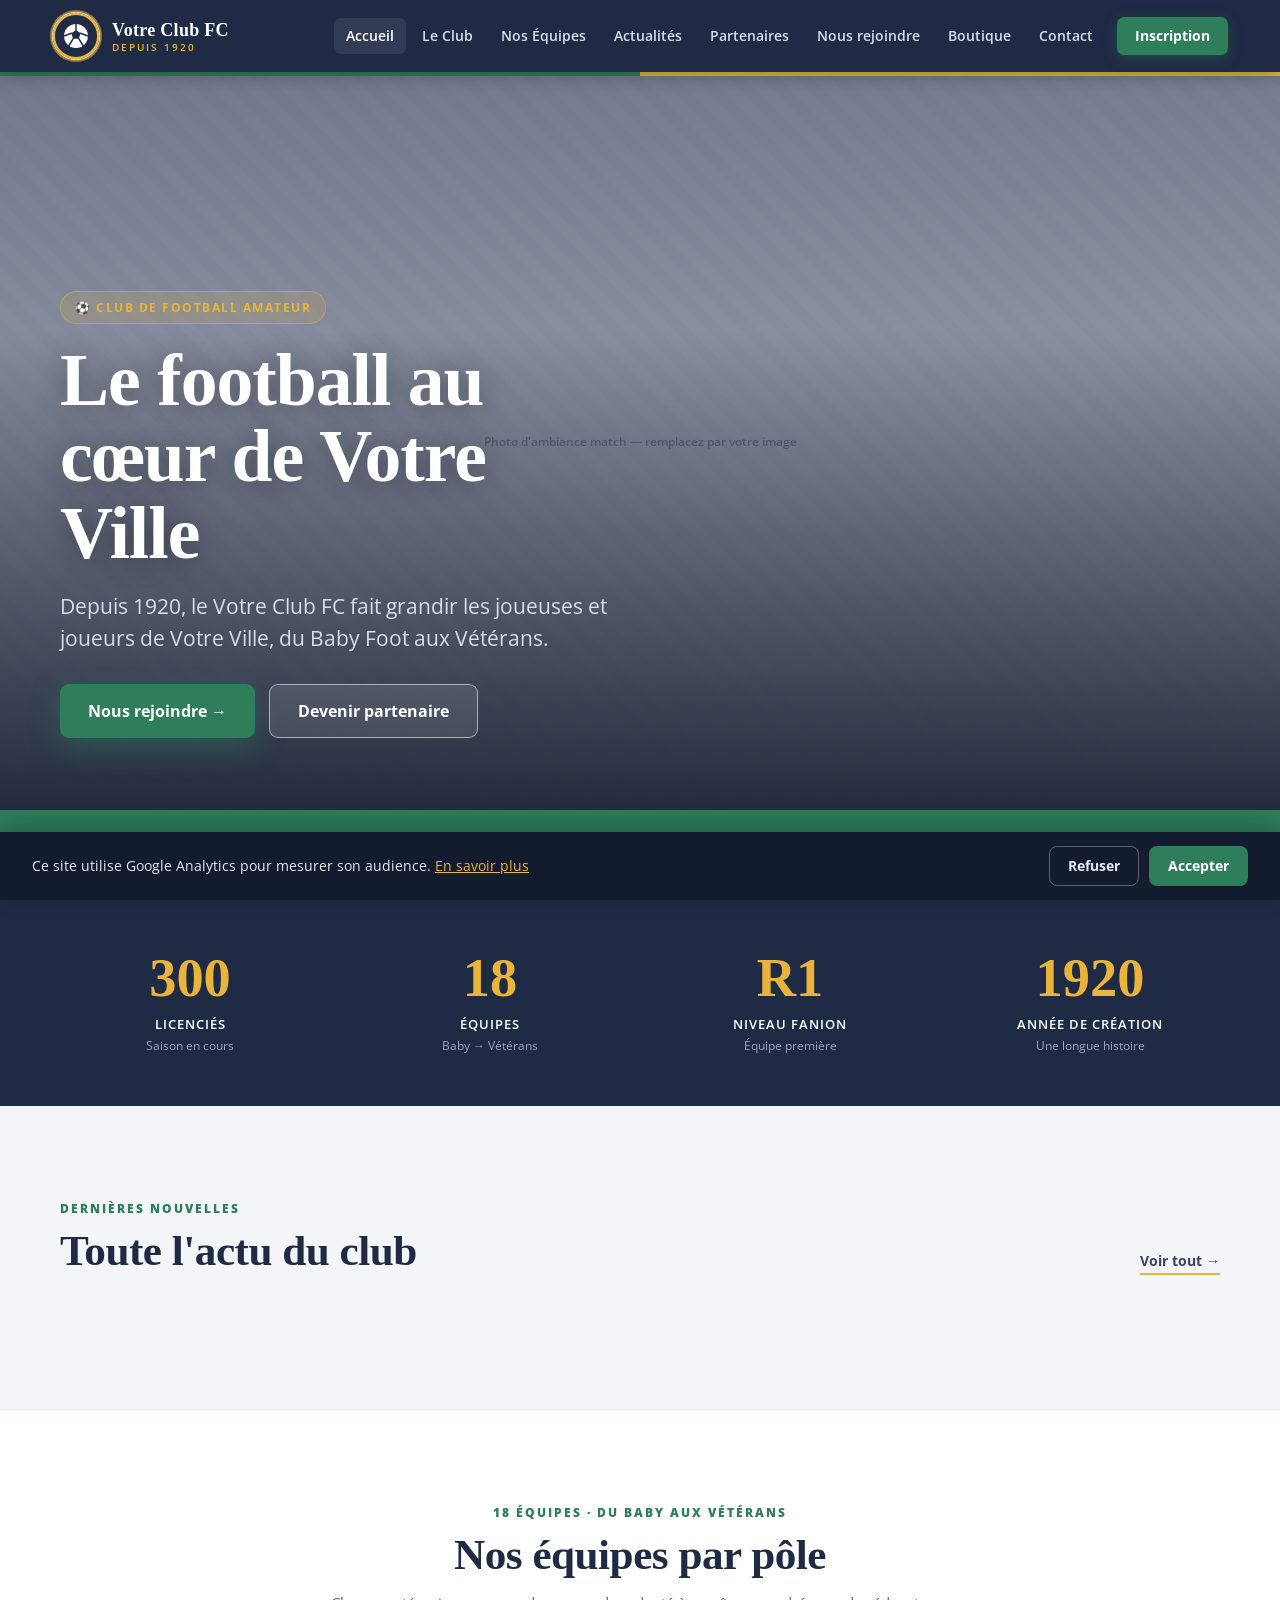
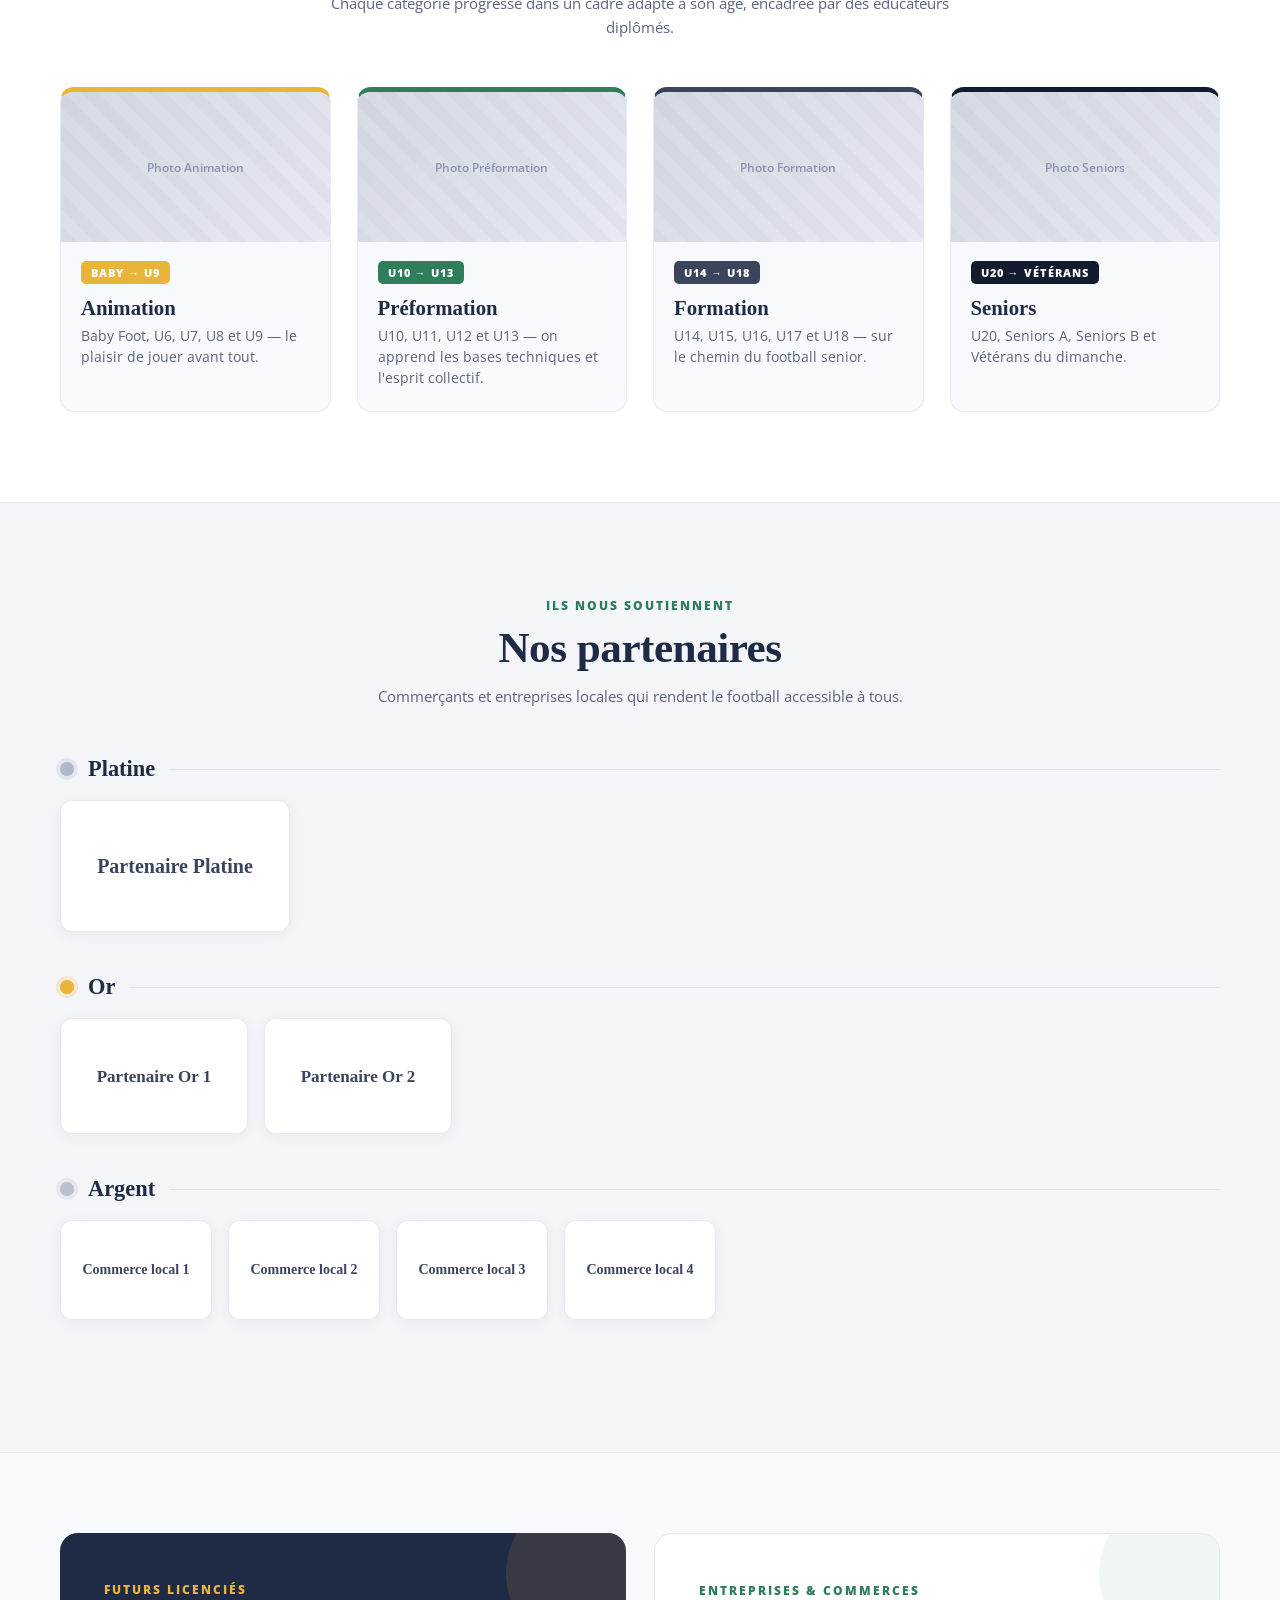
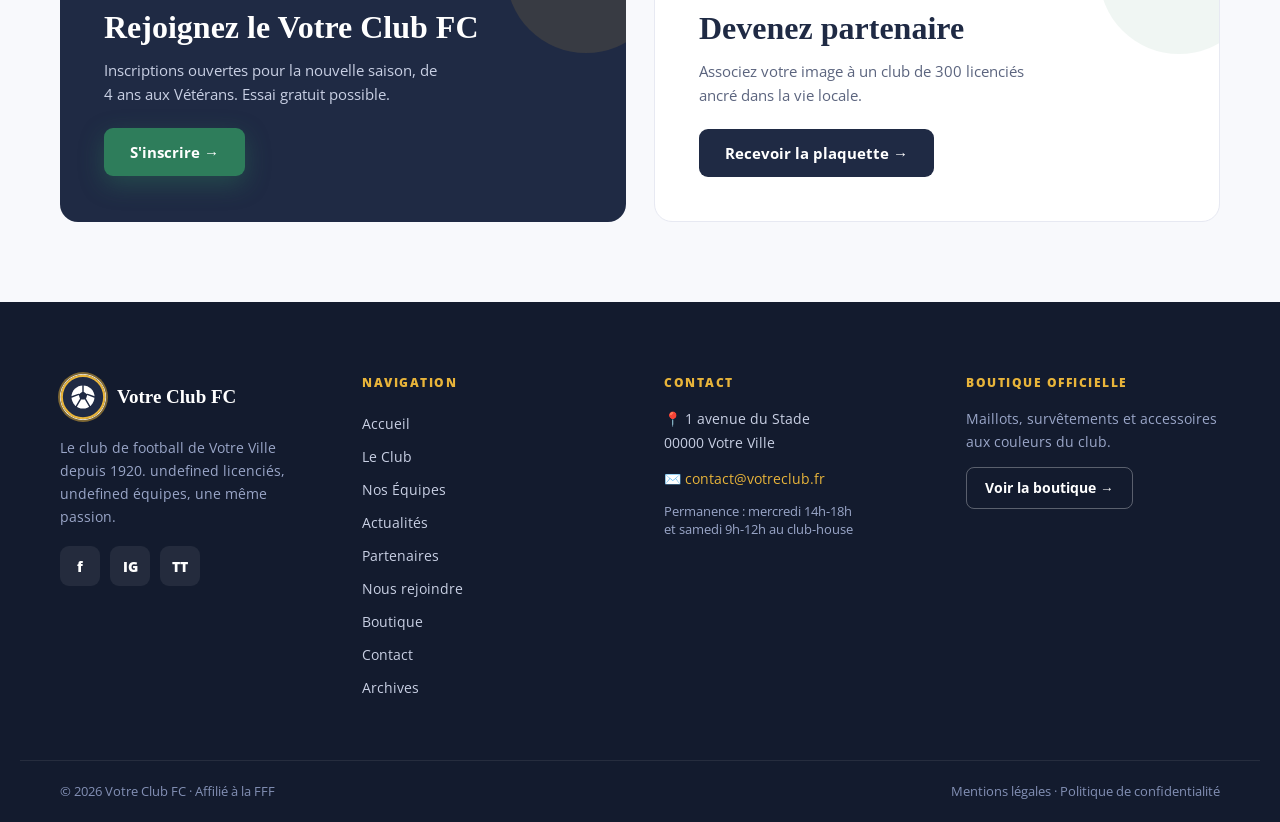
==== commit 05e62523: "Mise à jour complète - admin, RGPD, archives, réseaux" ====
--- a/index.html
+++ b/index.html
@@ -3,8 +3,8 @@
 <head>
   <meta charset="utf-8">
   <meta name="viewport" content="width=device-width, initial-scale=1">
-  <title>Paray FC — Le football au cœur de Paray</title>
-  <meta name="description" content="Depuis 1947, le Paray Football Club fait grandir les joueuses et joueurs de Paray-Vieille-Poste, du Baby Foot aux Vétérans. 524 licenciés, 31 équipes.">
+  <title>Votre Club FC — Site officiel</title>
+  <meta name="description" content="Le site officiel de votre club de football amateur : équipes, actualités, résultats du week-end, partenaires et inscriptions.">
 
   <link rel="preconnect" href="https://fonts.googleapis.com">
   <link rel="preconnect" href="https://fonts.gstatic.com" crossorigin>
@@ -13,18 +13,15 @@
 </head>
 <body>
 
-  <!-- ============ NAVIGATION ============ -->
   <header class="site-header">
     <nav class="nav">
       <a href="index.html#accueil" class="nav__logo">
         <img src="images/logo.svg" data-config-src="logoUrl" alt="Logo du club" class="logo-img">
         <span class="logo-text">
-          <span class="logo-name" data-config="clubName">Paray FC</span>
-          <span class="logo-since" data-config="since">DEPUIS 1947</span>
+          <span class="logo-name" data-config="clubName">Votre Club FC</span>
+          <span class="logo-since" data-config="since">DEPUIS 1920</span>
         </span>
       </a>
-
-      <!-- Liens desktop -->
       <div class="nav__links">
         <a href="index.html#accueil" class="nav__link is-active">Accueil</a>
         <a href="club.html" class="nav__link">Le Club</a>
@@ -36,16 +33,10 @@
         <a href="contact.html" class="nav__link">Contact</a>
         <a href="rejoindre.html" class="nav__cta">Inscription</a>
       </div>
-
-      <!-- Bouton hamburger mobile -->
       <button class="nav__burger" data-burger aria-label="Menu" aria-expanded="false" aria-controls="mobile-menu">
-        <span>
-          <span></span><span></span><span></span>
-        </span>
+        <span><span></span><span></span><span></span></span>
       </button>
     </nav>
-
-    <!-- Menu mobile déroulant -->
     <div class="mobile-menu" id="mobile-menu" data-mobile-menu>
       <a href="index.html#accueil" class="mobile-menu__link">Accueil</a>
       <a href="club.html" class="mobile-menu__link">Le Club</a>
@@ -64,11 +55,10 @@
     <div class="img-placeholder">Photo d'ambiance match — remplacez par votre image</div>
     <div class="hero__overlay"></div>
     <div class="hero__stripe"></div>
-
     <div class="hero__content">
       <span class="badge">⚽ CLUB DE FOOTBALL AMATEUR</span>
       <h1 class="hero__title">Le football au cœur de <span data-config="city">Votre Ville</span></h1>
-      <p class="hero__text">Depuis <span data-config="foundedYear">1920</span>, le <span data-config="clubName">FC Démo</span> fait grandir les joueuses et joueurs de <span data-config="city">Votre Ville</span>, du Baby Foot aux Vétérans.</p>
+      <p class="hero__text">Depuis <span data-config="foundedYear">1920</span>, le <span data-config="clubName">Votre Club FC</span> fait grandir les joueuses et joueurs de <span data-config="city">Votre Ville</span>, du Baby Foot aux Vétérans.</p>
       <div class="hero__actions">
         <a href="rejoindre.html" class="btn btn--primary">Nous rejoindre →</a>
         <a href="partenaires.html" class="btn btn--ghost">Devenir partenaire</a>
@@ -85,12 +75,35 @@
       </div>
       <div class="match-info">
         <div>
-          <div class="match-meta">DIM. 6 JUILLET · 15H00 · RÉGIONALE 2</div>
-          <div class="match-teams"><span data-config="clubName">Paray FC</span> <span class="vs">vs</span> US Ris-Orangis</div>
+          <div class="match-meta">DIMANCHE · 15H00 · CHAMPIONNAT</div>
+          <div class="match-teams"><span data-config="clubName">Votre Club FC</span> <span class="vs">vs</span> Équipe adverse</div>
         </div>
-        <span class="match-place">📍 Stade Paul Vaillant-Couturier</span>
+        <span class="match-place">📍 Stade municipal</span>
       </div>
       <a href="actualites.html" class="match-cta">Calendrier →</a>
+    </div>
+  </section>
+
+  <!-- ============ WEEK-END (alimenté par admin.html) ============ -->
+  <section id="weekend" class="section" hidden>
+    <div class="section-head">
+      <div>
+        <span class="eyebrow">LE WEEK-END</span>
+        <h2 class="section-title">Programme &amp; résultats</h2>
+      </div>
+      <span id="weekend-date" class="section-head__meta"></span>
+    </div>
+    <div class="weekend-grid">
+      <div class="weekend-col">
+        <h3 class="weekend-subtitle">📅 Programme</h3>
+        <div id="program-wrap"></div>
+        <p id="program-empty" class="wk-empty" hidden>Programme à venir.</p>
+      </div>
+      <div class="weekend-col">
+        <h3 class="weekend-subtitle">🏆 Derniers résultats</h3>
+        <div id="results-wrap"></div>
+        <p id="results-empty" class="wk-empty" hidden>Résultats à venir.</p>
+      </div>
     </div>
   </section>
 
@@ -98,29 +111,29 @@
   <section class="stats">
     <div class="stats__grid">
       <div class="stat">
-        <span class="stat__value" data-config="memberCount">524</span>
+        <span class="stat__value" data-config="memberCount">300</span>
         <span class="stat__label">Licenciés</span>
-        <span class="stat__sub">Saison 2025-2026</span>
+        <span class="stat__sub">Saison en cours</span>
       </div>
       <div class="stat">
-        <span class="stat__value" data-config="teamCount">31</span>
+        <span class="stat__value" data-config="teamCount">18</span>
         <span class="stat__label">Équipes</span>
         <span class="stat__sub">Baby → Vétérans</span>
       </div>
       <div class="stat">
-        <span class="stat__value">R2</span>
-        <span class="stat__label" data-config="flagshipTeam.level">Régionale 2</span>
-        <span class="stat__sub">Équipe fanion</span>
+        <span class="stat__value" data-config="flagshipTeam.level">R1</span>
+        <span class="stat__label">Niveau fanion</span>
+        <span class="stat__sub">Équipe première</span>
       </div>
       <div class="stat">
-        <span class="stat__value" data-config="foundedYear">1947</span>
+        <span class="stat__value" data-config="foundedYear">1920</span>
         <span class="stat__label">Année de création</span>
-        <span class="stat__sub">Près de 80 ans</span>
-      </div>
-    </div>
-  </section>
-
-  <!-- ============ ACTUALITÉS ============ -->
+        <span class="stat__sub">Une longue histoire</span>
+      </div>
+    </div>
+  </section>
+
+  <!-- ============ ACTUALITÉS (à la une depuis l'admin) ============ -->
   <section id="actus" class="section">
     <div class="section-head">
       <div>
@@ -129,94 +142,49 @@
       </div>
       <a href="actualites.html" class="link-more">Voir tout →</a>
     </div>
-
-    <div class="news-grid">
-      <!-- Article 1 -->
-      <a href="actualites.html" class="news-card">
-        <div class="news-card__media">
-          <div class="img-placeholder">Photo match R2</div>
-          <span class="news-card__cat" style="background:var(--secondary);">RÉSULTATS</span>
-        </div>
-        <div class="news-card__body">
-          <span class="news-card__date">22 juin 2026</span>
-          <h3 class="news-card__title">La R2 s'impose 3-1 face à Brétigny</h3>
-          <p class="news-card__excerpt">Portée par un doublé de Mehdi Saïdi, l'équipe fanion enchaîne une troisième victoire et consolide sa place dans le haut de tableau.</p>
-          <span class="news-card__more">Lire l'article →</span>
-        </div>
-      </a>
-      <!-- Article 2 -->
-      <a href="actualites.html" class="news-card">
-        <div class="news-card__media">
-          <div class="img-placeholder">Photo détection jeunes</div>
-          <span class="news-card__cat" style="background:var(--navy-text);">RECRUTEMENT</span>
-        </div>
-        <div class="news-card__body">
-          <span class="news-card__date">18 juin 2026</span>
-          <h3 class="news-card__title">Détections U13 : viens tester mardi 8 juillet</h3>
-          <p class="news-card__excerpt">Le club ouvre ses portes aux joueurs nés en 2013-2014. Présence à 18h au stade, crampons et envie suffisent pour participer.</p>
-          <span class="news-card__more">Lire l'article →</span>
-        </div>
-      </a>
-      <!-- Article 3 -->
-      <a href="actualites.html" class="news-card">
-        <div class="news-card__media">
-          <div class="img-placeholder">Photo tournoi familles</div>
-          <span class="news-card__cat" style="background:var(--accent);">ÉVÉNEMENTS</span>
-        </div>
-        <div class="news-card__body">
-          <span class="news-card__date">10 juin 2026</span>
-          <h3 class="news-card__title">Tournoi des familles : une 12e édition réussie</h3>
-          <p class="news-card__excerpt">Plus de 300 personnes réunies autour des terrains pour une journée conviviale entre parents, enfants et bénévoles du club.</p>
-          <span class="news-card__more">Lire l'article →</span>
-        </div>
-      </a>
-    </div>
+    <div class="news-grid" id="news-grid"></div>
+    <p class="news-empty" id="news-empty-home" hidden></p>
   </section>
 
   <!-- ============ ÉQUIPES PAR PÔLE ============ -->
   <section id="equipes" class="section--band">
     <div class="section">
       <div class="section-center">
-        <span class="eyebrow"><span data-config="teamCount">31</span> ÉQUIPES · DU BABY AUX VÉTÉRANS</span>
+        <span class="eyebrow"><span data-config="teamCount">18</span> ÉQUIPES · DU BABY AUX VÉTÉRANS</span>
         <h2 class="section-title">Nos équipes par pôle</h2>
         <p>Chaque catégorie progresse dans un cadre adapté à son âge, encadrée par des éducateurs diplômés.</p>
       </div>
-
       <div class="poles-grid">
-        <!-- Pôle Animation -->
         <a href="equipes.html#pole-animation" class="pole-card" style="border-top-color:var(--accent);">
           <div class="pole-card__media"><div class="img-placeholder">Photo Animation</div></div>
           <div class="pole-card__body">
-            <span class="pole-range" style="background:var(--accent);">BABY → U9 · 5 équipes</span>
+            <span class="pole-range" style="background:var(--accent);">BABY → U9</span>
             <h3 class="pole-name">Animation</h3>
             <p class="pole-teams">Baby Foot, U6, U7, U8 et U9 — le plaisir de jouer avant tout.</p>
           </div>
         </a>
-        <!-- Pôle Préformation -->
         <a href="equipes.html#pole-preformation" class="pole-card" style="border-top-color:var(--secondary);">
           <div class="pole-card__media"><div class="img-placeholder">Photo Préformation</div></div>
           <div class="pole-card__body">
-            <span class="pole-range" style="background:var(--secondary);">U10 → U13 · 4 équipes</span>
+            <span class="pole-range" style="background:var(--secondary);">U10 → U13</span>
             <h3 class="pole-name">Préformation</h3>
             <p class="pole-teams">U10, U11, U12 et U13 — on apprend les bases techniques et l'esprit collectif.</p>
           </div>
         </a>
-        <!-- Pôle Formation -->
         <a href="equipes.html#pole-formation" class="pole-card" style="border-top-color:var(--navy-text);">
           <div class="pole-card__media"><div class="img-placeholder">Photo Formation</div></div>
           <div class="pole-card__body">
-            <span class="pole-range" style="background:var(--navy-text);">U14 → U18 · 7 équipes</span>
+            <span class="pole-range" style="background:var(--navy-text);">U14 → U18</span>
             <h3 class="pole-name">Formation</h3>
-            <p class="pole-teams">U14 A/B, U15, U16 A/B, U17 et U18 — sur le chemin du football senior.</p>
+            <p class="pole-teams">U14, U15, U16, U17 et U18 — sur le chemin du football senior.</p>
           </div>
         </a>
-        <!-- Pôle Seniors -->
         <a href="equipes.html#pole-seniors" class="pole-card" style="border-top-color:var(--navy-dark);">
           <div class="pole-card__media"><div class="img-placeholder">Photo Seniors</div></div>
           <div class="pole-card__body">
             <span class="pole-range" style="background:var(--navy-dark);">U20 → VÉTÉRANS</span>
             <h3 class="pole-name">Seniors</h3>
-            <p class="pole-teams">U20, Seniors A (Régionale 2), Seniors B et Vétérans du dimanche.</p>
+            <p class="pole-teams">U20, Seniors A, Seniors B et Vétérans du dimanche.</p>
           </div>
         </a>
       </div>
@@ -228,83 +196,56 @@
     <div class="section-center">
       <span class="eyebrow">ILS NOUS SOUTIENNENT</span>
       <h2 class="section-title">Nos partenaires</h2>
-      <p>Commerçants et entreprises de Paray-Vieille-Poste qui rendent le football accessible à tous.</p>
-    </div>
-
-    <!-- Platine -->
+      <p>Commerçants et entreprises locales qui rendent le football accessible à tous.</p>
+    </div>
     <div class="tier">
       <div class="tier__head">
         <span class="tier__chip" style="background:#AEB9CE;box-shadow:0 0 0 4px rgba(174,185,206,.25);"></span>
-        <span class="tier__name">Platine</span>
-        <span class="tier__line"></span>
+        <span class="tier__name">Platine</span><span class="tier__line"></span>
       </div>
       <div class="tier__logos">
-        <div class="partner-logo" style="width:230px;height:132px;"><span style="font-size:20px;">Groupe Lefebvre BTP</span></div>
-      </div>
-    </div>
-
-    <!-- Or -->
+        <div class="partner-logo" style="width:230px;height:132px;"><span style="font-size:20px;">Partenaire Platine</span></div>
+      </div>
+    </div>
     <div class="tier">
       <div class="tier__head">
         <span class="tier__chip" style="background:var(--accent);box-shadow:0 0 0 4px rgb(from var(--accent) r g b / .22);"></span>
-        <span class="tier__name">Or</span>
-        <span class="tier__line"></span>
+        <span class="tier__name">Or</span><span class="tier__line"></span>
       </div>
       <div class="tier__logos">
-        <div class="partner-logo" style="width:188px;height:116px;"><span style="font-size:17px;">Boulangerie Saint-Michel</span></div>
-        <div class="partner-logo" style="width:188px;height:116px;"><span style="font-size:17px;">Garage 91 Auto</span></div>
-      </div>
-    </div>
-
-    <!-- Argent -->
+        <div class="partner-logo" style="width:188px;height:116px;"><span style="font-size:17px;">Partenaire Or 1</span></div>
+        <div class="partner-logo" style="width:188px;height:116px;"><span style="font-size:17px;">Partenaire Or 2</span></div>
+      </div>
+    </div>
     <div class="tier">
       <div class="tier__head">
         <span class="tier__chip" style="background:#B9C0CB;box-shadow:0 0 0 4px rgba(185,192,203,.25);"></span>
-        <span class="tier__name">Argent</span>
-        <span class="tier__line"></span>
+        <span class="tier__name">Argent</span><span class="tier__line"></span>
       </div>
       <div class="tier__logos">
-        <div class="partner-logo" style="width:152px;height:100px;"><span style="font-size:14px;">Pharmacie du Centre</span></div>
-        <div class="partner-logo" style="width:152px;height:100px;"><span style="font-size:14px;">Optique Vision</span></div>
-        <div class="partner-logo" style="width:152px;height:100px;"><span style="font-size:14px;">Pizza Roma</span></div>
-        <div class="partner-logo" style="width:152px;height:100px;"><span style="font-size:14px;">Intermarché Paray</span></div>
-      </div>
-    </div>
-
-    <!-- Bronze -->
-    <div class="tier">
-      <div class="tier__head">
-        <span class="tier__chip" style="background:#B97A4A;box-shadow:0 0 0 4px rgba(185,122,74,.22);"></span>
-        <span class="tier__name">Bronze</span>
-        <span class="tier__line"></span>
-      </div>
-      <div class="tier__logos">
-        <div class="partner-logo" style="width:124px;height:84px;"><span style="font-size:12px;">Café des Sports</span></div>
-        <div class="partner-logo" style="width:124px;height:84px;"><span style="font-size:12px;">Fleuriste Élodie</span></div>
-        <div class="partner-logo" style="width:124px;height:84px;"><span style="font-size:12px;">Studio K Coiffure</span></div>
-        <div class="partner-logo" style="width:124px;height:84px;"><span style="font-size:12px;">Plomberie Martin</span></div>
-        <div class="partner-logo" style="width:124px;height:84px;"><span style="font-size:12px;">Tabac de la Mairie</span></div>
-      </div>
-    </div>
-  </section>
-
-  <!-- ============ DOUBLE CALL-TO-ACTION ============ -->
+        <div class="partner-logo" style="width:152px;height:100px;"><span style="font-size:14px;">Commerce local 1</span></div>
+        <div class="partner-logo" style="width:152px;height:100px;"><span style="font-size:14px;">Commerce local 2</span></div>
+        <div class="partner-logo" style="width:152px;height:100px;"><span style="font-size:14px;">Commerce local 3</span></div>
+        <div class="partner-logo" style="width:152px;height:100px;"><span style="font-size:14px;">Commerce local 4</span></div>
+      </div>
+    </div>
+  </section>
+
+  <!-- ============ DOUBLE CTA ============ -->
   <section class="cta-section">
     <div class="cta-grid">
-      <!-- CTA Rejoindre -->
       <div id="rejoindre" class="cta-card cta-card--join">
         <div class="cta-card__deco cta-card__deco--gold"></div>
         <span class="eyebrow eyebrow--gold">FUTURS LICENCIÉS</span>
-        <h3>Rejoignez le <span data-config="clubName">Paray FC</span></h3>
-        <p>Inscriptions ouvertes pour la saison 2026-2027, de 4 ans aux Vétérans. Essai gratuit possible.</p>
+        <h3>Rejoignez le <span data-config="clubName">Votre Club FC</span></h3>
+        <p>Inscriptions ouvertes pour la nouvelle saison, de 4 ans aux Vétérans. Essai gratuit possible.</p>
         <a href="rejoindre.html" class="cta-card__btn cta-card__btn--red">S'inscrire →</a>
       </div>
-      <!-- CTA Partenaire -->
       <div class="cta-card cta-card--partner">
         <div class="cta-card__deco cta-card__deco--red"></div>
         <span class="eyebrow">ENTREPRISES & COMMERCES</span>
         <h3>Devenez partenaire</h3>
-        <p>Associez votre image à un club de <span data-config="memberCount">524</span> licenciés ancré dans la vie locale depuis près de 80 ans.</p>
+        <p>Associez votre image à un club de <span data-config="memberCount">300</span> licenciés ancré dans la vie locale.</p>
         <a href="partenaires.html" class="cta-card__btn cta-card__btn--navy">Recevoir la plaquette →</a>
       </div>
     </div>
@@ -313,20 +254,18 @@
   <!-- ============ FOOTER ============ -->
   <footer id="contact" class="site-footer">
     <div class="footer-grid">
-      <!-- Colonne club -->
       <div class="footer-club">
         <div class="footer-club__top">
           <img src="images/logo.svg" data-config-src="logoUrl" alt="Logo du club" class="footer-club__logo">
-          <span class="footer-club__name" data-config="clubName">Paray FC</span>
+          <span class="footer-club__name" data-config="clubName">Votre Club FC</span>
         </div>
-        <p class="footer-club__text" data-config="aboutText">Le club de football de Paray-Vieille-Poste depuis 1947. 524 licenciés, 31 équipes, une même passion.</p>
+        <p class="footer-club__text" data-config="aboutText">Le club de football de votre ville. Rejoignez l'aventure !</p>
         <div class="social">
           <a href="#" data-config-href="social.facebook" aria-label="Facebook" class="social__link">f</a>
           <a href="#" data-config-href="social.instagram" aria-label="Instagram" class="social__link">IG</a>
           <a href="#" data-config-href="social.tiktok" aria-label="TikTok" class="social__link">TT</a>
         </div>
       </div>
-      <!-- Liens rapides -->
       <div class="footer-col">
         <h4 class="footer-col__title">Navigation</h4>
         <a href="index.html#accueil" class="footer-link">Accueil</a>
@@ -338,29 +277,29 @@
         <a href="boutique.html" class="footer-link">Boutique</a>
         <a href="contact.html" class="footer-link">Contact</a>
       </div>
-      <!-- Contact -->
       <div class="footer-col">
         <h4 class="footer-col__title">Contact</h4>
-        <p class="footer-contact">📍 <span data-config-html="addressHtml">1 rue de Kruft<br>91550 Paray-Vieille-Poste</span></p>
+        <p class="footer-contact">📍 <span data-config-html="addressHtml">1 avenue du Stade<br>00000 Votre Ville</span></p>
         <p class="footer-contact" data-config-show="phone" hidden>📞 <a data-config="phone" data-config-href="telHref" href="#"></a></p>
-        <p class="footer-contact" style="margin-top:12px;">✉️ <a href="mailto:parayfootball@gmail.com" data-config="email" data-config-href="emailHref">parayfootball@gmail.com</a></p>
+        <p class="footer-contact" style="margin-top:12px;">✉️ <a href="mailto:contact@votreclub.fr" data-config="email" data-config-href="emailHref">contact@votreclub.fr</a></p>
         <p class="footer-contact--muted">Permanence : mercredi 14h-18h<br>et samedi 9h-12h au club-house</p>
       </div>
-      <!-- Boutique -->
       <div class="footer-col footer-shop">
         <h4 class="footer-col__title">Boutique officielle</h4>
         <p>Maillots, survêtements et accessoires aux couleurs du club.</p>
         <a href="boutique.html" data-config-href="shopUrl" class="footer-shop__btn">Voir la boutique →</a>
       </div>
     </div>
-    <!-- Bas de footer -->
     <div class="footer-bottom">
-      <span>© 2026 <span data-config="clubName">Paray Football Club</span> · Affilié à la FFF</span>
+      <span>© 2026 <span data-config="clubName">Votre Club FC</span> · Affilié à la FFF</span>
       <span>Mentions légales · Politique de confidentialité</span>
     </div>
   </footer>
 
   <script src="js/config.js"></script>
+  <script src="js/store.js"></script>
+  <script src="js/news.js"></script>
   <script src="js/main.js"></script>
+  <script src="js/weekend.js"></script>
 </body>
 </html>
--- a/css/style.css
+++ b/css/style.css
@@ -620,3 +620,73 @@
 .qr-inner .glyph { font-size: 34px; }
 .qr-inner .label { font-size: 10.5px; font-weight: 700; color: #8A93AE; letter-spacing: 1px; }
 .qr-caption { font-size: 13px; color: var(--grey-soft); text-align: center; }
+
+/* ===================================================================
+   ACCUEIL — Week-end (programme + résultats, alimentés par admin.html)
+   =================================================================== */
+.weekend-grid { display: grid; grid-template-columns: 1.25fr 1fr; gap: clamp(20px, 3vw, 36px); align-items: start; }
+@media (max-width: 760px) { .weekend-grid { grid-template-columns: 1fr; } }
+.weekend-subtitle { font-family: Cambria, Georgia, serif; font-weight: 700; font-size: 1.15rem; color: var(--navy); margin-bottom: 14px; }
+.wk-table { width: 100%; border-collapse: collapse; background: #fff; border: 1px solid var(--border); border-radius: 12px; overflow: hidden; }
+.wk-table th { text-align: left; font-size: 11px; letter-spacing: .5px; text-transform: uppercase; color: #8A93AE; font-weight: 800; padding: 11px 12px; background: #F8F9FC; }
+.wk-table td { padding: 12px; border-top: 1px solid var(--border); font-size: 14px; color: var(--navy); }
+.wk-time { font-weight: 800; color: var(--secondary); white-space: nowrap; }
+.wk-team { font-weight: 700; }
+.wk-type { color: var(--grey-text); font-size: 13px; }
+.wk-badge { font-size: 10px; font-weight: 800; padding: 3px 8px; border-radius: 5px; }
+.wk-badge--dom { background: rgb(from var(--secondary) r g b / .12); color: var(--secondary); }
+.wk-badge--ext { background: rgb(from var(--navy-text) r g b / .12); color: var(--navy-text); }
+.wk-empty { font-size: 14px; color: #8A93AE; padding: 8px 0; }
+
+.result-card { display: flex; align-items: center; justify-content: space-between; gap: 12px; background: #fff; border: 1px solid var(--border); border-left: 5px solid #CBD2E0; border-radius: 12px; padding: 14px 16px; margin-bottom: 10px; }
+.result-card__team { display: block; font-weight: 700; color: var(--navy); font-size: 15px; }
+.result-card__opp { display: block; font-size: 12.5px; color: #8A93AE; margin-top: 2px; }
+.result-card__score { font-family: Cambria, Georgia, serif; font-weight: 700; font-size: 1.4rem; color: var(--navy); flex: none; }
+.result-card--win { border-left-color: #1F8A5B; }
+.result-card--win .result-card__score { color: #1F8A5B; }
+.result-card--loss { border-left-color: var(--secondary); }
+.result-card--loss .result-card__score { color: var(--secondary); }
+.result-card--draw { border-left-color: #8A93AE; }
+.result-card--na { border-left-color: #CBD2E0; }
+
+.news-card--featured { outline: 2px solid var(--accent); outline-offset: -1px; }
+.news-card__img { position: absolute; inset: 0; width: 100%; height: 100%; object-fit: cover; }
+
+/* ===================================================================
+   FIX HERO MOBILE — le placeholder reste en arrière-plan, sous le contenu
+   =================================================================== */
+.hero .img-placeholder { z-index: 0; }
+.hero__overlay { z-index: 1; }
+@media (max-width: 600px) { .hero .img-placeholder { font-size: 0; } }
+
+/* ===================================================================
+   PAGE ARTICLE (lecture du contenu long)
+   =================================================================== */
+.article { max-width: 760px; }
+.article-back { display: inline-block; font-size: 14px; font-weight: 700; color: var(--navy-text); margin-bottom: 18px; }
+.article-back:hover { color: var(--red); }
+.article-cat { display: inline-block; font-size: 11px; font-weight: 800; letter-spacing: .8px; padding: 6px 11px; border-radius: 6px; }
+.article-title { font-family: Cambria, Georgia, serif; font-weight: 700; font-size: clamp(1.7rem, 4.5vw, 2.6rem); color: var(--navy); line-height: 1.15; margin: 12px 0 6px; }
+.article-date { display: block; font-size: 13px; font-weight: 600; color: #8A93AE; }
+.article-hero { margin: 22px 0; border-radius: 16px; overflow: hidden; border: 1px solid var(--border); }
+.article-hero img { width: 100%; display: block; }
+.article-lead { font-size: 1.1rem; color: var(--navy-text); font-weight: 600; line-height: 1.6; margin: 20px 0; }
+.article-body p { font-size: 15.5px; color: var(--grey-text); line-height: 1.75; margin-bottom: 16px; }
+.news-empty { font-size: 15px; color: #8A93AE; padding: 20px 0; }
+
+/* ===================================================================
+   BANNIÈRE COOKIES RGPD
+   =================================================================== */
+.cookie-bar {
+  position: fixed; left: 0; right: 0; bottom: 0; z-index: 200;
+  background: var(--navy-dark); color: #E7EAF2;
+  display: flex; flex-wrap: wrap; align-items: center; gap: 12px 18px;
+  padding: 14px clamp(16px, 4vw, 32px); box-shadow: 0 -6px 24px rgba(0,0,0,.25);
+}
+.cookie-bar__txt { font-size: 13.5px; line-height: 1.5; flex: 1; min-width: 220px; }
+.cookie-bar__txt a { color: var(--gold); text-decoration: underline; }
+.cookie-bar__btns { display: flex; gap: 10px; flex: none; }
+.cookie-btn { font-family: inherit; font-size: 13.5px; font-weight: 700; padding: 10px 18px; border-radius: 8px; cursor: pointer; border: 1px solid transparent; }
+.cookie-btn--accept { background: var(--secondary); color: #fff; }
+.cookie-btn--refuse { background: transparent; color: #E7EAF2; border-color: rgba(255,255,255,.3); }
+@media (max-width: 520px) { .cookie-bar__btns { width: 100%; } .cookie-btn { flex: 1; } }
